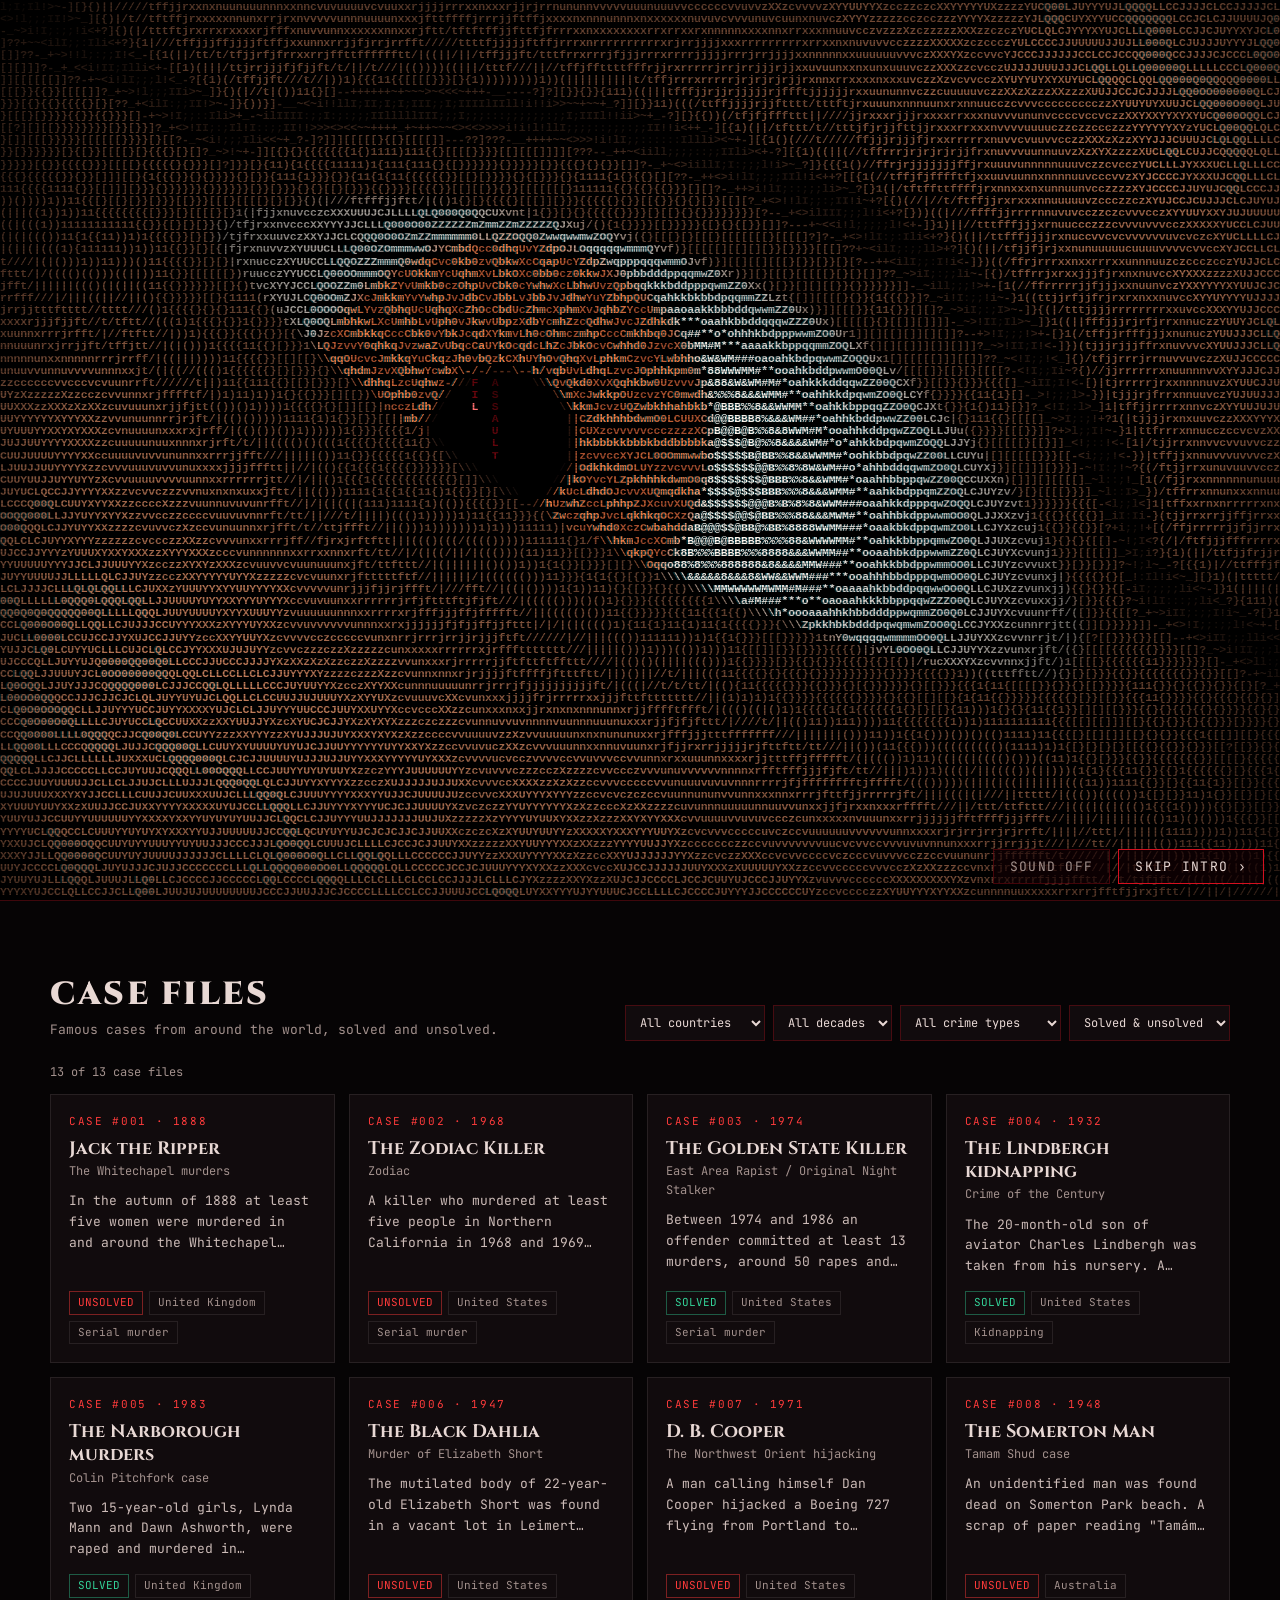
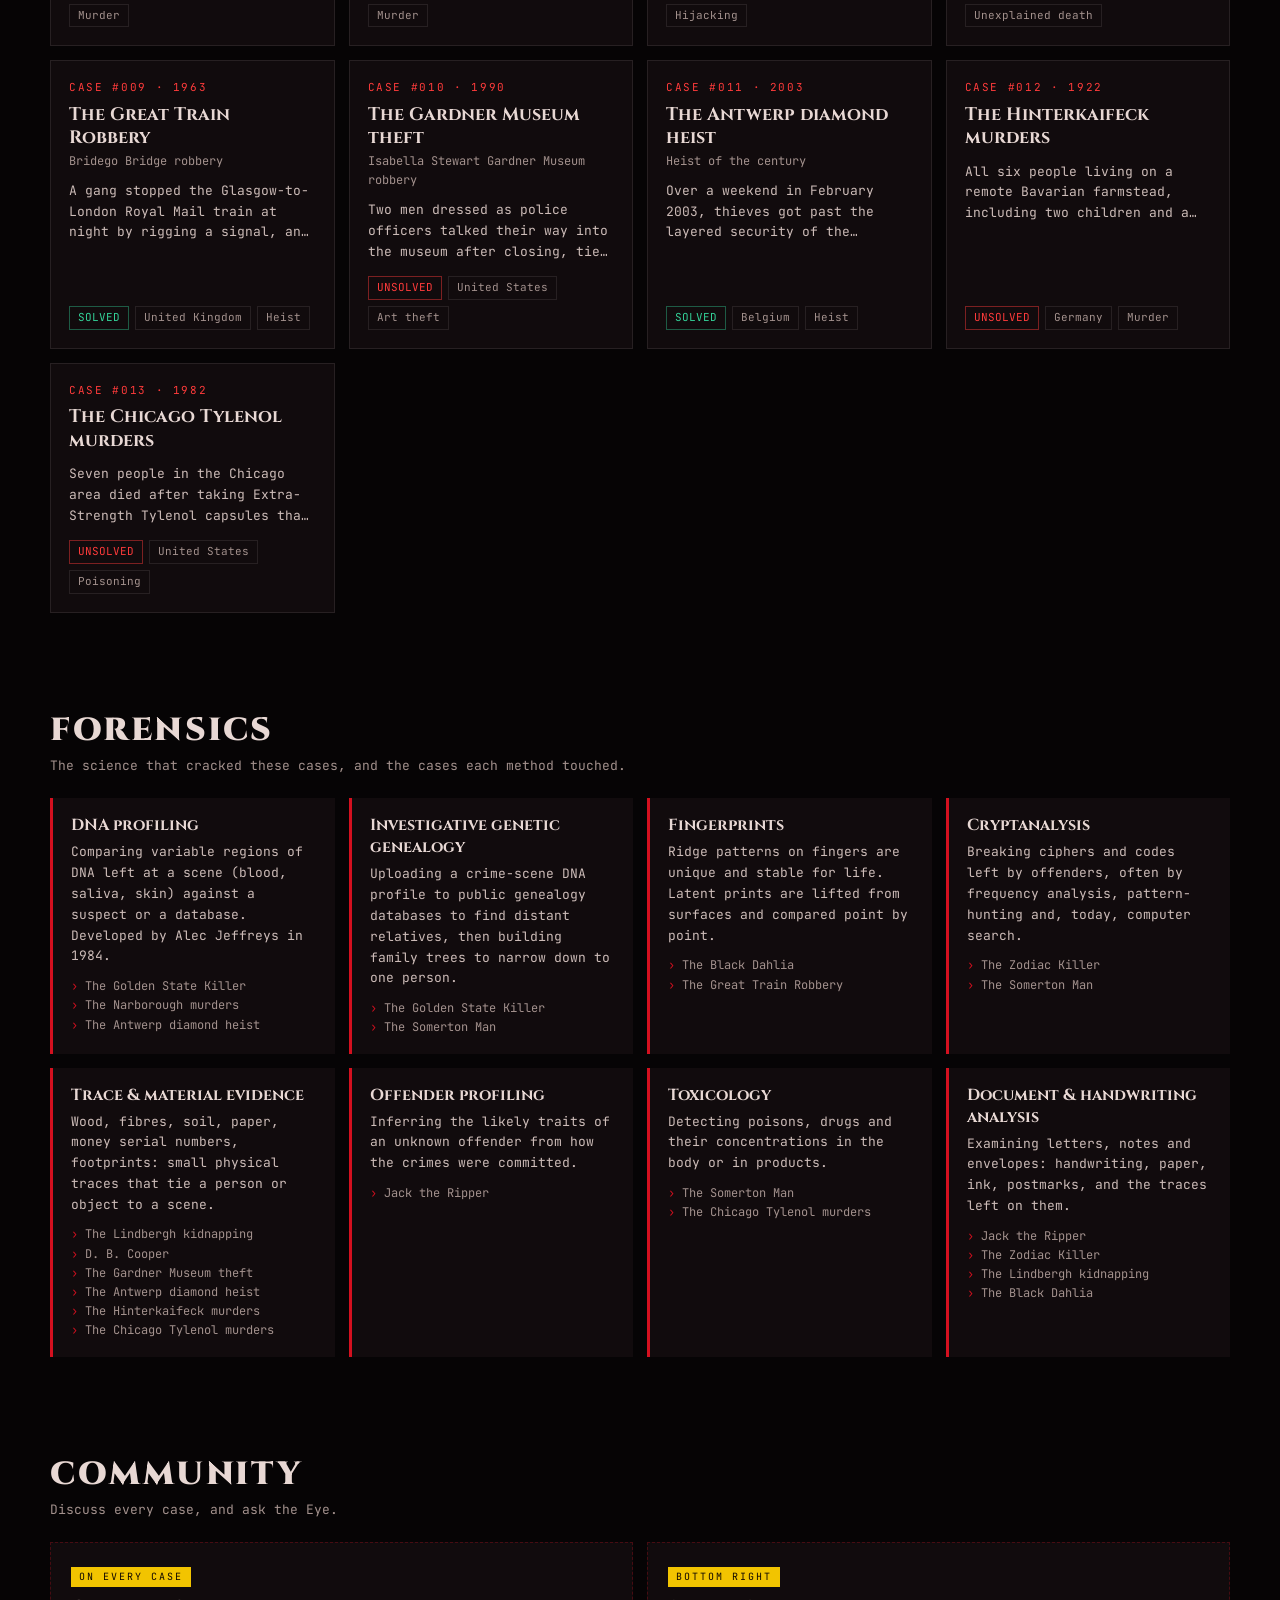
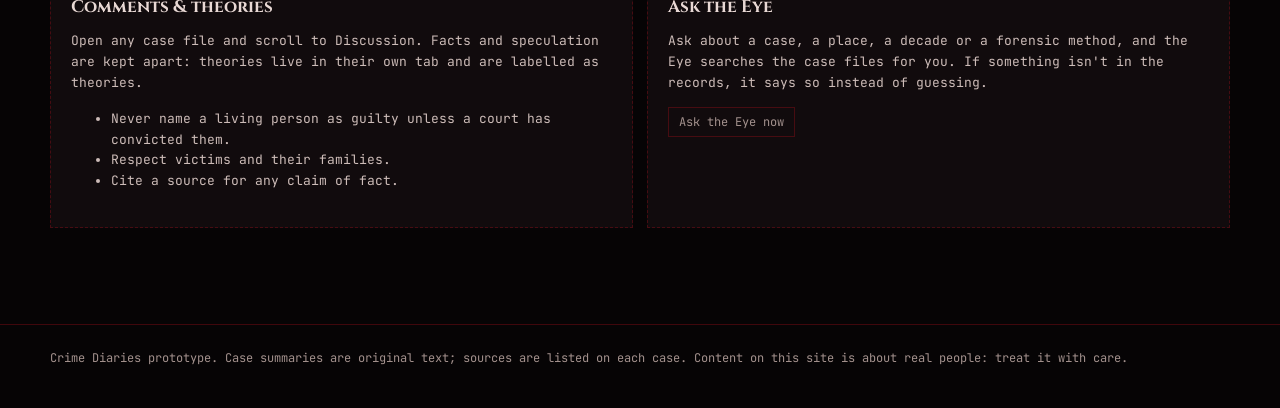
==== index.html @ 7a555b5e "Crime Diaries: site, intro with filmed scenes, case files, docs" ====
<!DOCTYPE html>
<html lang="en">
<head>
<meta charset="utf-8">
<meta name="viewport" content="width=device-width, initial-scale=1, viewport-fit=cover">
<title>Crime Diaries</title>
<meta name="description" content="The open encyclopedia of crime and forensics: famous cases from around the world.">
<link href="https://fonts.googleapis.com/css2?family=Permanent+Marker&family=Cinzel:wght@700;900&family=JetBrains+Mono:wght@400;700&display=swap" rel="stylesheet">
<link rel="stylesheet" href="css/site.css">
</head>
<body>
<div id="intro" hidden><canvas id="intro-c"></canvas><div class="crt"></div><div class="intro-ctl"><button id="snd" aria-pressed="false">SOUND OFF</button><button id="skip">SKIP INTRO ›</button></div></div>

<header class="nav"><div class="wrap">
  <a class="brand" href="index.html" aria-label="Crime Diaries home"><canvas id="mini-eye" aria-hidden="true"></canvas>CRIME DIARIES</a>
  <nav><a href="#cases">Cases</a><a href="#forensics">Forensics</a><a href="#community">Community</a></nav>
  <button class="ghost" id="replay">Replay intro</button>
</div></header>

<main>
<section class="hero">
  <canvas id="hero-eye" aria-hidden="true"></canvas><div class="crt"></div>
  <div class="hero-copy">
    <p class="kicker">The open encyclopedia of crime &amp; forensics</p>
    <h1>Every crime. Every case. Every secret.</h1>
    <form class="search" id="search" role="search"><input id="q" type="search" placeholder="Search cases, places, forensics…" aria-label="Search cases" autocomplete="off"><button>SEARCH</button></form>
    <p class="eye-line" id="eye-line" aria-live="polite">The Eye is watching. Move your cursor.</p>
  </div>
</section>

<section class="block" id="cases"><div class="wrap">
  <div class="sec-head">
    <div><h2>CASE FILES</h2><p>Famous cases from around the world, solved and unsolved.</p></div>
    <div class="filters">
      <select id="f-country" aria-label="Country"></select>
      <select id="f-decade" aria-label="Decade"></select>
      <select id="f-type" aria-label="Crime type"></select>
      <select id="f-status" aria-label="Status"></select>
    </div>
  </div>
  <p class="count" id="count"></p>
  <div class="grid" id="grid"></div>
</div></section>

<section class="block" id="forensics"><div class="wrap">
  <div class="sec-head"><div><h2>FORENSICS</h2><p>The science that cracked these cases, and the cases each method touched.</p></div></div>
  <div class="fgrid" id="fgrid"></div>
</div></section>

<section class="block" id="community"><div class="wrap">
  <div class="sec-head"><div><h2>COMMUNITY</h2><p>Discuss every case, and ask the Eye.</p></div></div>
  <div class="soon">
    <div><span class="tag">ON EVERY CASE</span><h3>Comments &amp; theories</h3><p>Open any case file and scroll to Discussion. Facts and speculation are kept apart: theories live in their own tab and are labelled as theories.</p>
      <ul><li>Never name a living person as guilty unless a court has convicted them.</li><li>Respect victims and their families.</li><li>Cite a source for any claim of fact.</li></ul></div>
    <div><span class="tag">BOTTOM RIGHT</span><h3>Ask the Eye</h3><p>Ask about a case, a place, a decade or a forensic method, and the Eye searches the case files for you. If something isn't in the records, it says so instead of guessing.</p><p><button class="ghost" onclick="AskEye.open()">Ask the Eye now</button></p></div>
  </div>
</div></section>
</main>

<footer><div class="wrap">Crime Diaries prototype. Case summaries are original text; sources are listed on each case. Content on this site is about real people: treat it with care.</div></footer>

<script src="data/cases.js"></script>
<script src="js/eye.js"></script>
<script src="js/intro.js"></script>
<script src="js/site.js"></script>
<script src="js/ask.js"></script>
</body>
</html>
---- css/site.css ----
:root{
  --bg:#060405;--panel:#110b0d;--panel2:#180e11;--line:rgba(212,16,31,.28);--line2:rgba(232,216,212,.1);
  --ink:#e8d8d4;--muted:#a3918d;--red:#d4101f;--red2:#ff3b3b;--amber:#fbbf24;--green:#34d399;--tape:#f2c400;
  --mono:"JetBrains Mono",ui-monospace,Consolas,monospace;--serif:Cinzel,Georgia,serif;--marker:"Permanent Marker",Impact,sans-serif;
  color-scheme:dark
}
*{box-sizing:border-box}
html{scroll-behavior:smooth;scroll-padding-top:70px}
body{margin:0;background:var(--bg);color:var(--ink);font:15px/1.6 var(--mono);overflow-x:hidden}
a{color:var(--red2)}
.wrap{width:min(1180px,100% - 32px);margin:0 auto}
.crt{position:absolute;inset:0;pointer-events:none;background:repeating-linear-gradient(0deg,rgba(0,0,0,.28) 0 1px,transparent 1px 3px);box-shadow:inset 0 0 160px rgba(0,0,0,.85)}

/* intro overlay */
#intro{position:fixed;inset:0;z-index:50;background:#000;transition:opacity .9s}
#intro canvas{position:absolute;inset:0;width:100%;height:100%;display:block}
#intro.out{opacity:0;pointer-events:none}
.intro-ctl{position:absolute;right:16px;bottom:calc(16px + env(safe-area-inset-bottom,0px));z-index:2;display:flex;gap:8px}
.intro-ctl button{background:rgba(20,0,4,.6);color:var(--ink);border:1px solid var(--red);padding:8px 16px;font:13px var(--mono);letter-spacing:.1em;cursor:pointer}
.intro-ctl button:hover{background:var(--red);color:#fff}
#snd[aria-pressed="false"]{color:var(--muted);border-color:var(--line)}
body.intro-on{overflow:hidden}

/* nav */
.nav{position:sticky;top:0;z-index:20;background:rgba(6,4,5,.86);backdrop-filter:blur(10px);border-bottom:1px solid var(--line)}
.nav .wrap{display:flex;align-items:center;gap:20px;height:60px}
.brand{display:flex;align-items:center;gap:10px;color:var(--ink);text-decoration:none;font:900 17px var(--serif);letter-spacing:.12em;white-space:nowrap}
.brand canvas{width:56px;height:28px;display:block}
.nav nav{display:flex;gap:18px;margin-left:auto}
.nav nav a{color:var(--muted);text-decoration:none;font-size:13px;letter-spacing:.08em}
.nav nav a:hover{color:var(--ink)}
.ghost{background:none;border:1px solid var(--line);color:var(--muted);font:12px var(--mono);padding:6px 10px;cursor:pointer}
.ghost:hover{color:var(--ink);border-color:var(--red)}

/* hero */
.hero{position:relative;height:calc(100svh - 60px);min-height:520px;overflow:hidden;border-bottom:1px solid var(--line)}
.hero canvas{position:absolute;inset:0;width:100%;height:100%;display:block}
.hero-copy{position:absolute;left:0;right:0;bottom:7%;text-align:center;padding:0 16px}
.kicker{margin:0;color:var(--red2);font-size:12px;letter-spacing:.3em;text-transform:uppercase}
.hero h1{margin:8px 0 18px;font:900 clamp(26px,5vw,56px)/1.1 var(--serif);letter-spacing:.06em;text-shadow:0 0 30px rgba(212,16,31,.5)}
.search{display:flex;max-width:560px;margin:0 auto;border:1px solid var(--red);background:rgba(10,4,6,.8)}
.search input{flex:1;min-width:0;background:none;border:0;color:var(--ink);font:15px var(--mono);padding:12px 14px;outline:0}
.search button{background:var(--red);border:0;color:#fff;font:700 13px var(--mono);letter-spacing:.1em;padding:0 18px;cursor:pointer}
.eye-line{margin:12px 0 0;min-height:1.6em;color:var(--muted);font-size:13px}
.eye-line b{color:var(--red2);font-weight:400}

/* sections */
section.block{padding:72px 0 24px}
.sec-head{display:flex;align-items:flex-end;justify-content:space-between;gap:16px;flex-wrap:wrap;margin-bottom:22px}
.sec-head h2{margin:0;font:900 clamp(22px,3vw,32px) var(--serif);letter-spacing:.08em}
.sec-head p{margin:4px 0 0;color:var(--muted);font-size:13px}
.filters{display:flex;gap:8px;flex-wrap:wrap}
.filters select{background:var(--panel);color:var(--ink);border:1px solid var(--line);font:12px var(--mono);padding:8px 10px}
.count{color:var(--muted);font-size:12px;margin:0 0 12px}

.grid{display:grid;grid-template-columns:repeat(auto-fill,minmax(260px,1fr));gap:14px}
.card{position:relative;display:flex;flex-direction:column;background:var(--panel);border:1px solid var(--line2);padding:18px;text-decoration:none;color:var(--ink);transition:border-color .2s,transform .2s}
.card:hover,.card:focus-visible{border-color:var(--red);transform:translateY(-2px);outline:0}
.card .no{color:var(--red2);font-size:11px;letter-spacing:.15em}
.card h3{margin:6px 0 2px;font:700 18px/1.3 var(--serif)}
.card .aka{color:var(--muted);font-size:12px;margin:0}
.card p.sum{font-size:13px;color:#cdbcb8;margin:10px 0 14px;display:-webkit-box;-webkit-line-clamp:3;-webkit-box-orient:vertical;overflow:hidden}
.meta{display:flex;flex-wrap:wrap;gap:6px;margin-top:auto}
.chip{font-size:11px;border:1px solid var(--line2);padding:2px 8px;color:var(--muted)}
.st{font-size:11px;padding:2px 8px;border:1px solid}
.st.Solved{color:var(--green);border-color:rgba(52,211,153,.4)}
.st.Unsolved{color:var(--red2);border-color:rgba(255,59,59,.45)}
.empty{grid-column:1/-1;color:var(--muted);border:1px dashed var(--line);padding:30px;text-align:center}

.fgrid{display:grid;grid-template-columns:repeat(auto-fill,minmax(250px,1fr));gap:14px}
.ftopic{background:var(--panel);border-left:3px solid var(--red);padding:16px 18px}
.ftopic h3{margin:0 0 6px;font:700 16px var(--serif)}
.ftopic p{margin:0 0 10px;font-size:13px;color:#cdbcb8}
.ftopic ul{margin:0;padding:0;list-style:none;font-size:12px}
.ftopic li a{color:var(--muted);text-decoration:none}
.ftopic li a:hover{color:var(--red2)}
.ftopic li::before{content:"› ";color:var(--red)}

.soon{display:grid;grid-template-columns:repeat(auto-fit,minmax(280px,1fr));gap:14px}
.soon > div{background:var(--panel);border:1px dashed var(--line);padding:20px}
.soon h3{margin:0 0 8px;font:700 17px var(--serif)}
.soon p,.soon li{font-size:13px;color:#cdbcb8}
.tag{display:inline-block;font-size:10px;letter-spacing:.2em;color:#120a00;background:var(--tape);padding:2px 8px;margin-bottom:8px}

footer{margin-top:72px;border-top:1px solid var(--line);padding:24px 0 40px;color:var(--muted);font-size:12px}

/* case article */
.article{max-width:820px;padding:48px 0 0}
.crumbs{font-size:12px;color:var(--muted)}
.crumbs a{color:var(--muted)}
.article h1{margin:10px 0 4px;font:900 clamp(28px,5vw,46px)/1.1 var(--serif);letter-spacing:.04em}
.article .aka{color:var(--muted);margin:0 0 14px}
.article h2{font:700 20px var(--serif);letter-spacing:.06em;margin:36px 0 12px;padding-bottom:6px;border-bottom:1px solid var(--line)}
.article .lead{font-size:16px;color:#f0e4e0}
.timeline{list-style:none;margin:0;padding:0;border-left:2px solid var(--red)}
.timeline li{position:relative;padding:0 0 16px 20px}
.timeline li::before{content:"";position:absolute;left:-6px;top:7px;width:10px;height:10px;background:var(--bg);border:2px solid var(--red2);border-radius:50%}
.timeline time{display:block;color:var(--red2);font-size:12px;letter-spacing:.08em}
.notice{border:1px solid var(--tape);background:rgba(242,196,0,.06);padding:14px 16px;font-size:13px;margin-top:36px}
.notice b{color:var(--tape)}
.sources{padding-left:18px}
.pager{display:flex;justify-content:space-between;gap:12px;margin-top:40px;font-size:13px}
.pager a{color:var(--ink);text-decoration:none;border:1px solid var(--line2);padding:10px 14px;max-width:48%}
.pager a:hover{border-color:var(--red)}

@media (max-width:640px){
  .nav nav{display:none}
  .brand{font-size:14px}
  .nav .ghost{margin-left:auto}
  .filters select{flex:1 1 45%}
}
@media (prefers-reduced-motion:reduce){html{scroll-behavior:auto}.card{transition:none}}

/* discussion */
.tabs{display:flex;gap:4px;border-bottom:1px solid var(--line);margin-bottom:12px}
.tabs button{background:none;border:0;border-bottom:2px solid transparent;color:var(--muted);font:13px var(--mono);letter-spacing:.06em;padding:8px 14px;cursor:pointer;margin-bottom:-1px}
.tabs button[aria-selected="true"]{color:var(--ink);border-bottom-color:var(--red)}
.tabs button span{color:var(--red2);margin-left:4px}
.discussion.is-theory .tabs button[aria-selected="true"]{border-bottom-color:var(--tape)}
.d-intro{font-size:13px;color:var(--muted);margin:0 0 12px}
.d-form{display:grid;gap:8px}
.d-form input,.d-form textarea{width:100%;background:var(--panel);border:1px solid var(--line2);color:var(--ink);font:14px var(--mono);padding:10px 12px;resize:vertical}
.d-form input:focus,.d-form textarea:focus{outline:0;border-color:var(--red)}
.d-ok{font-size:12px;color:var(--tape);display:flex;gap:8px;align-items:flex-start}
.d-ok[hidden]{display:none}
.d-ok input{width:auto;flex:none;margin:3px 0 0;accent-color:var(--tape)}
.d-row{display:flex;justify-content:space-between;align-items:center;gap:12px}
.d-err{color:var(--red2);font-size:12px}
.d-send{background:var(--red);border:0;color:#fff;font:700 12px var(--mono);letter-spacing:.1em;padding:10px 16px;cursor:pointer}
.posts{list-style:none;margin:20px 0 0;padding:0;display:grid;gap:10px}
.post{background:var(--panel);border:1px solid var(--line2);padding:12px 14px}
.post .p-head{display:flex;flex-wrap:wrap;align-items:center;gap:8px;font-size:12px}
.post .p-head .tag{margin:0}
.post time{color:var(--muted)}
.post p{margin:8px 0;font-size:14px;overflow-wrap:anywhere}
.p-act{display:flex;gap:8px}
.p-act button{background:none;border:1px solid var(--line2);color:var(--muted);font:12px var(--mono);padding:3px 10px;cursor:pointer}
.p-act .vote.on{color:var(--red2);border-color:var(--red)}
.p-act button:hover{color:var(--ink)}
.posts .none{color:var(--muted);font-size:13px;border:1px dashed var(--line2);padding:16px;text-align:center}
.d-local{font-size:11px;color:var(--muted);margin-top:12px}

/* ask the eye */
.ask{position:fixed;right:16px;bottom:calc(16px + env(safe-area-inset-bottom,0px));z-index:30}
.ask-open{display:flex;align-items:center;gap:10px;background:rgba(17,11,13,.95);border:1px solid var(--red);color:var(--ink);font:700 13px var(--mono);letter-spacing:.08em;padding:8px 14px 8px 8px;cursor:pointer;box-shadow:0 10px 30px rgba(0,0,0,.6)}
.ask-open canvas{width:48px;height:24px;display:block}
.ask-open:hover{background:var(--red)}
.ask.on .ask-open{display:none}
.ask-panel{width:min(380px,calc(100vw - 32px));height:min(560px,calc(100svh - 100px));display:flex;flex-direction:column;background:#0c0709;border:1px solid var(--red);box-shadow:0 20px 60px rgba(0,0,0,.8)}
.ask-panel[hidden]{display:none}
.ask-head{display:flex;justify-content:space-between;align-items:flex-start;padding:12px 14px;border-bottom:1px solid var(--line)}
.ask-head b{font:900 15px var(--serif);letter-spacing:.15em;display:block}
.ask-head small{color:var(--muted);font-size:11px}
.ask-x{background:none;border:0;color:var(--muted);font-size:22px;line-height:1;cursor:pointer}
.ask-log{flex:1;overflow-y:auto;padding:12px 14px;display:flex;flex-direction:column;gap:10px;font-size:13px}
.msg{max-width:92%;padding:8px 12px}
.msg.me{align-self:flex-end;background:var(--panel2);border:1px solid var(--line2)}
.msg.eye{align-self:flex-start;border-left:2px solid var(--red);background:rgba(212,16,31,.06)}
.msg.eye b{color:var(--red2)}
.ask-hits{display:grid;gap:6px;margin-top:8px}
.ask-hit{display:grid;gap:2px;text-decoration:none;color:var(--ink);background:var(--panel);border:1px solid var(--line2);padding:8px 10px}
.ask-hit:hover{border-color:var(--red)}
.ask-hit b{color:var(--ink)}
.ask-hit span{font-size:11px;color:var(--muted)}
.ask-hit i{font-style:normal}.ask-hit i.Solved{color:var(--green)}.ask-hit i.Unsolved{color:var(--red2)}
.ask-hit small{font-size:12px;color:#cdbcb8}
.ask-sug{display:flex;gap:6px;overflow-x:auto;padding:8px 14px;border-top:1px solid var(--line2)}
.ask-sug button{flex:none;background:none;border:1px solid var(--line);color:var(--muted);font:11px var(--mono);padding:4px 10px;cursor:pointer}
.ask-sug button:hover{color:var(--ink);border-color:var(--red)}
.ask-form{display:flex;border-top:1px solid var(--line)}
.ask-form input{flex:1;min-width:0;background:none;border:0;color:var(--ink);font:14px var(--mono);padding:12px 14px;outline:0}
.ask-form button{background:var(--red);border:0;color:#fff;font:700 12px var(--mono);padding:0 16px;cursor:pointer}
body.intro-on .ask{display:none}
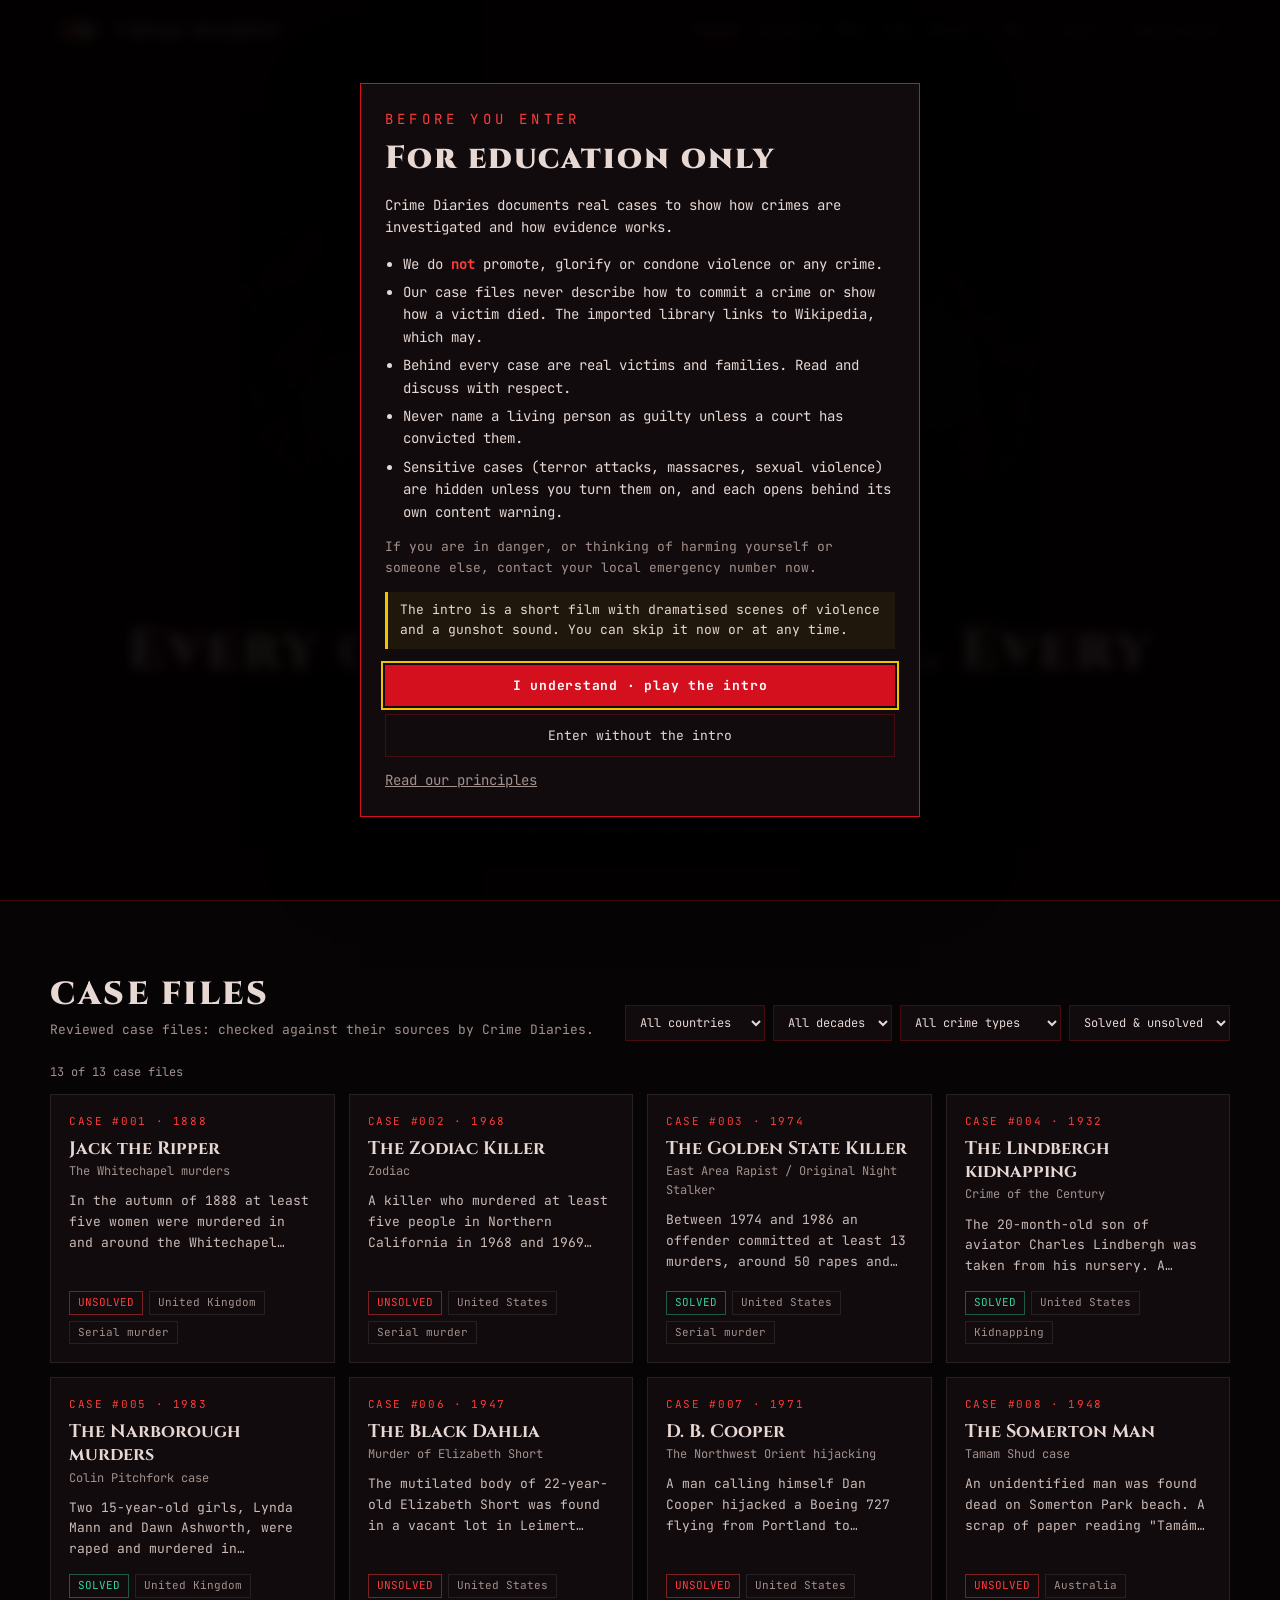
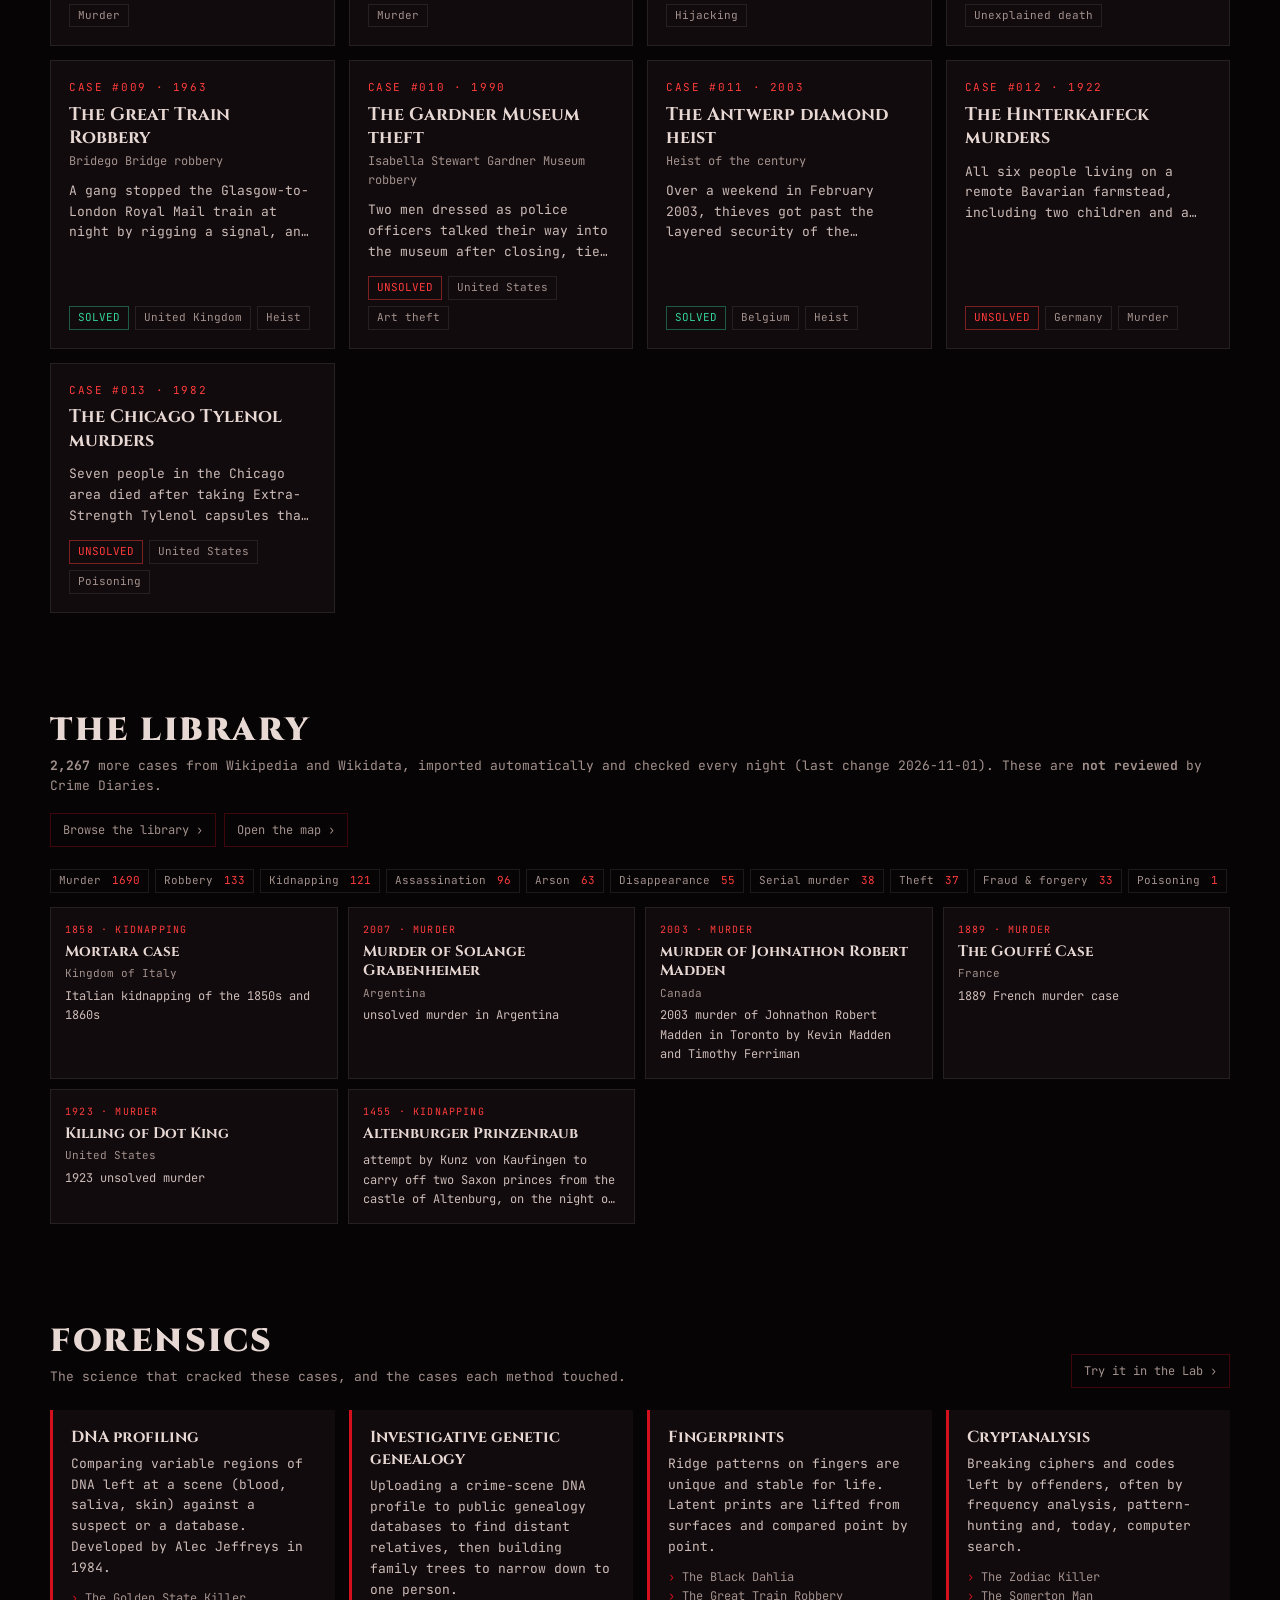
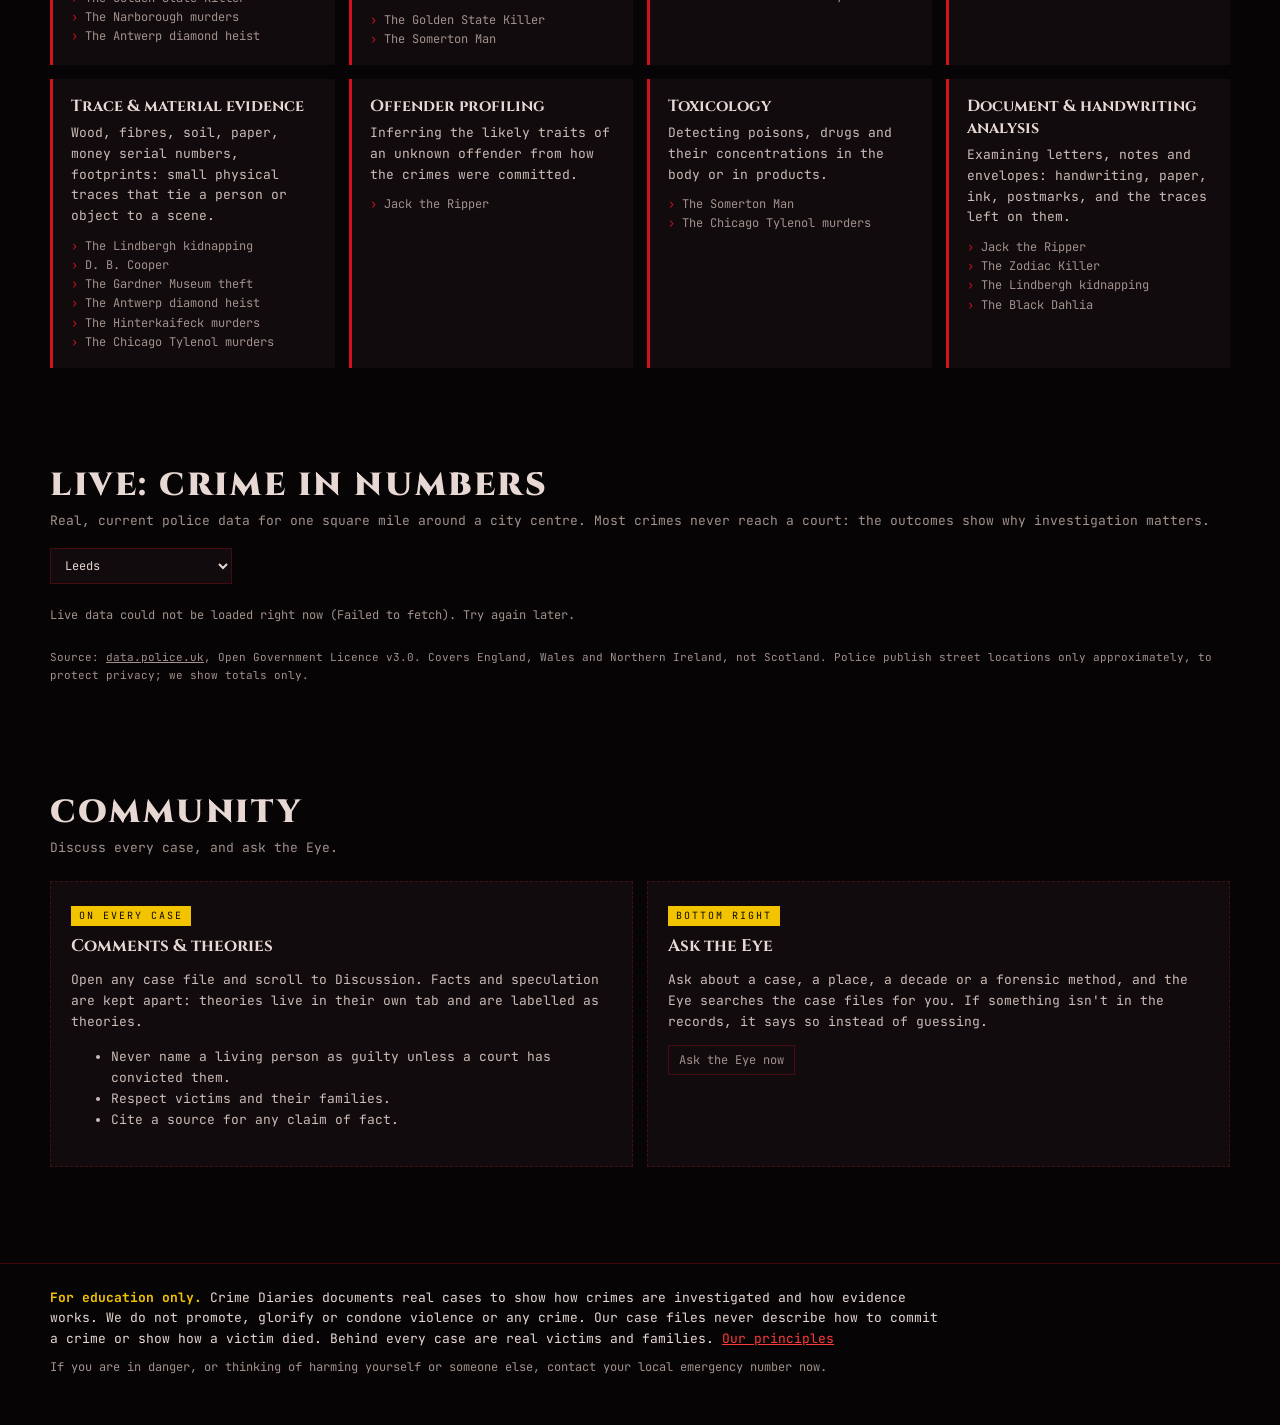
==== commit 7f73f14d: "Open library: world crime library, globe, report pages, sensitive cases - Nightly build (scripts/bui" ====
--- a/index.html
+++ b/index.html
@@ -13,7 +13,8 @@
 
 <header class="nav"><div class="wrap">
   <a class="brand" href="index.html" aria-label="Crime Diaries home"><canvas id="mini-eye" aria-hidden="true"></canvas>CRIME DIARIES</a>
-  <nav><a href="#cases">Cases</a><a href="#forensics">Forensics</a><a href="#community">Community</a></nav>
+  <nav aria-label="Main"><a href="index.html#cases" aria-current="page">Cases</a><a href="library.html">Library</a><a href="map.html">Map</a><a href="lab.html">Lab</a><a href="about.html">About</a></nav>
+  <button class="ghost" id="calm" aria-pressed="false" title="Turn animation off">Calm</button>
   <button class="ghost" id="replay">Replay intro</button>
 </div></header>
 
@@ -30,7 +31,7 @@
 
 <section class="block" id="cases"><div class="wrap">
   <div class="sec-head">
-    <div><h2>CASE FILES</h2><p>Famous cases from around the world, solved and unsolved.</p></div>
+    <div><h2>CASE FILES</h2><p>Reviewed case files: checked against their sources by Crime Diaries.</p></div>
     <div class="filters">
       <select id="f-country" aria-label="Country"></select>
       <select id="f-decade" aria-label="Decade"></select>
@@ -42,9 +43,25 @@
   <div class="grid" id="grid"></div>
 </div></section>
 
+<section class="block" id="library"><div class="wrap">
+  <div class="sec-head"><div><h2>THE LIBRARY</h2><p id="lib-line">More cases from Wikipedia and Wikidata, imported automatically and refreshed every night.</p></div>
+    <div class="filters"><a class="ghost btn" href="library.html">Browse the library ›</a><a class="ghost btn" href="map.html">Open the map ›</a></div></div>
+  <div class="lib-types" id="lib-types"></div>
+  <div class="lib-grid" id="lib-pick"></div>
+</div></section>
+
 <section class="block" id="forensics"><div class="wrap">
-  <div class="sec-head"><div><h2>FORENSICS</h2><p>The science that cracked these cases, and the cases each method touched.</p></div></div>
+  <div class="sec-head"><div><h2>FORENSICS</h2><p>The science that cracked these cases, and the cases each method touched.</p></div>
+    <div class="filters"><a class="ghost btn" href="lab.html">Try it in the Lab ›</a></div></div>
   <div class="fgrid" id="fgrid"></div>
+</div></section>
+
+<section class="block" id="live"><div class="wrap">
+  <div class="sec-head"><div><h2>LIVE: CRIME IN NUMBERS</h2><p>Real, current police data for one square mile around a city centre. Most crimes never reach a court: the outcomes show why investigation matters.</p></div>
+    <div class="filters"><select id="live-city" aria-label="City"></select></div></div>
+  <p class="count" id="live-status" aria-live="polite">Live data loads when you scroll here.</p>
+  <div class="live-grid"><figure class="bars" id="live-cat"></figure><figure class="bars" id="live-out"></figure></div>
+  <p class="src">Source: <a href="https://data.police.uk/" target="_blank" rel="noopener">data.police.uk</a>, Open Government Licence v3.0. Covers England, Wales and Northern Ireland, not Scotland. Police publish street locations only approximately, to protect privacy; we show totals only.</p>
 </div></section>
 
 <section class="block" id="community"><div class="wrap">
@@ -57,12 +74,19 @@
 </div></section>
 </main>
 
-<footer><div class="wrap">Crime Diaries prototype. Case summaries are original text; sources are listed on each case. Content on this site is about real people: treat it with care.</div></footer>
+<footer><div class="wrap">
+  <p class="disclaimer"><b>For education only.</b> Crime Diaries documents real cases to show how crimes are investigated and how evidence works. We do not promote, glorify or condone violence or any crime. Our case files never describe how to commit a crime or show how a victim died. Behind every case are real victims and families. <a href="about.html">Our principles</a></p>
+  <p>If you are in danger, or thinking of harming yourself or someone else, contact your local emergency number now.</p>
+</div></footer>
 
 <script src="data/cases.js"></script>
+<script src="data/library.js"></script>
 <script src="js/eye.js"></script>
+<script src="js/chrome.js"></script>
+<script src="js/translate.js"></script>
 <script src="js/intro.js"></script>
 <script src="js/site.js"></script>
 <script src="js/ask.js"></script>
+<script src="js/live.js"></script>
 </body>
 </html>
--- a/css/site.css
+++ b/css/site.css
@@ -104,9 +104,7 @@
 .pager a:hover{border-color:var(--red)}
 
 @media (max-width:640px){
-  .nav nav{display:none}
   .brand{font-size:14px}
-  .nav .ghost{margin-left:auto}
   .filters select{flex:1 1 45%}
 }
 @media (prefers-reduced-motion:reduce){html{scroll-behavior:auto}.card{transition:none}}
@@ -171,3 +169,308 @@
 .ask-form input{flex:1;min-width:0;background:none;border:0;color:var(--ink);font:14px var(--mono);padding:12px 14px;outline:0}
 .ask-form button{background:var(--red);border:0;color:#fff;font:700 12px var(--mono);padding:0 16px;cursor:pointer}
 body.intro-on .ask{display:none}
+
+/* ---------- shared chrome: nav links, buttons, footer disclaimer ---------- */
+.nav nav a[aria-current="page"]{color:var(--ink);box-shadow:inset 0 -2px 0 var(--red)}
+a.btn{display:inline-block;text-decoration:none;padding:8px 12px}
+footer .disclaimer{color:var(--ink);font-size:13px;max-width:900px}
+footer .disclaimer b{color:var(--tape)}
+footer p{margin:0 0 8px}
+.src{font-size:11px;color:var(--muted)}
+.src a{color:var(--muted)}
+
+/* ---------- first-visit notice ---------- */
+body.gate-on{overflow:hidden}
+.notice-gate{position:fixed;inset:0;z-index:60;display:grid;place-items:center;padding:16px;background:rgba(3,1,2,.92);backdrop-filter:blur(6px)}
+.ng-card{width:min(560px,100%);max-height:calc(100svh - 32px);overflow-y:auto;background:var(--panel);border:1px solid var(--red);box-shadow:0 30px 80px rgba(0,0,0,.8);padding:24px}
+.ng-kicker{margin:0;color:var(--red2);font-size:11px;letter-spacing:.3em;text-transform:uppercase}
+.ng-card h2{margin:6px 0 12px;font:900 clamp(24px,5vw,32px) var(--serif);letter-spacing:.06em}
+.ng-card p,.ng-card li{font-size:14px}
+.ng-card ul{padding-left:18px;margin:0 0 14px}
+.ng-card li{margin-bottom:6px}
+.ng-card b{color:var(--red2)}
+.ng-card .ng-help{color:var(--muted);font-size:13px}
+.ng-card .ng-warn{border-left:3px solid var(--tape);padding:8px 12px;background:rgba(242,196,0,.06);font-size:13px}
+.ng-row{display:flex;flex-wrap:wrap;gap:8px;margin-top:16px}
+.ng-go{background:var(--red);border:0;color:#fff;font:700 13px var(--mono);letter-spacing:.06em;padding:12px 16px;cursor:pointer;flex:1 1 auto}
+.ng-alt{background:none;border:1px solid var(--line);color:var(--ink);font:13px var(--mono);padding:12px 16px;cursor:pointer;flex:1 1 auto}
+.ng-go:hover{background:var(--red2)}.ng-alt:hover{border-color:var(--red)}
+.ng-more{margin:12px 0 0;font-size:12px}
+.ng-more a{color:var(--muted)}
+:focus-visible{outline:2px solid var(--tape);outline-offset:2px}
+
+/* ---------- calm mode ---------- */
+.calm .crt{display:none}
+.calm *,.calm *::before,.calm *::after{transition:none!important;animation:none!important}
+html.calm{scroll-behavior:auto}
+#calm[aria-pressed="true"]{color:var(--green);border-color:rgba(52,211,153,.5)}
+
+/* ---------- case page: stamp and Follow the evidence ---------- */
+.article{position:relative}
+.stamp{position:absolute;right:0;top:70px;font:28px var(--marker);letter-spacing:.08em;padding:4px 14px;border:3px solid;transform:rotate(-8deg);opacity:.8;pointer-events:none}
+.stamp.Solved{color:var(--green)}.stamp.Unsolved{color:var(--red2)}
+.h-row{display:flex;justify-content:space-between;align-items:center;gap:12px;flex-wrap:wrap}
+.evidence{position:fixed;inset:0;z-index:55;display:grid;place-items:center;padding:16px;background:rgba(3,1,2,.9);backdrop-filter:blur(6px)}
+.evidence[hidden]{display:none}
+.ev-card{width:min(680px,100%);background:var(--panel);border:1px solid var(--red);padding:20px 22px;box-shadow:0 30px 80px rgba(0,0,0,.8);
+  background-image:repeating-linear-gradient(0deg,transparent 0 31px,rgba(232,216,212,.04) 31px 32px)}
+.ev-top{display:flex;justify-content:space-between;align-items:center}
+.ev-top .no{color:var(--red2);font-size:11px;letter-spacing:.15em}
+.ev-body{min-height:200px;padding:18px 0}
+.ev-body.in{animation:ev-in .45s ease-out}
+@keyframes ev-in{from{opacity:0;transform:translateY(8px)}to{opacity:1;transform:none}}
+.ev-k{margin:0 0 10px;font:22px var(--marker);color:var(--tape);letter-spacing:.04em}
+.ev-t{margin:0;font-size:17px;line-height:1.7}
+.ev-dots{display:flex;gap:6px;margin-bottom:14px}
+.ev-dots button{flex:1;height:6px;border:0;padding:0;background:var(--line2);cursor:pointer}
+.ev-dots button.on{background:var(--red)}
+.ev-nav{display:flex;justify-content:space-between;align-items:center;gap:10px;font-size:12px;color:var(--muted)}
+.ev-nav button:disabled{opacity:.35;cursor:default}
+
+/* ---------- library ---------- */
+.lib-types{display:flex;flex-wrap:wrap;gap:6px;margin-bottom:14px}
+.lib-types .chip{text-decoration:none}
+.lib-types .chip b{color:var(--red2);font-weight:400;margin-left:4px}
+.lib-types .chip:hover{border-color:var(--red);color:var(--ink)}
+.lib-grid{display:grid;grid-template-columns:repeat(auto-fill,minmax(240px,1fr));gap:10px}
+.lcard{display:flex;flex-direction:column;gap:4px;background:var(--panel);border:1px solid var(--line2);padding:14px;text-decoration:none;color:var(--ink);transition:border-color .2s}
+.lcard:hover,.lcard:focus-visible{border-color:var(--red)}
+.lcard .no{color:var(--red2);font-size:10px;letter-spacing:.12em;text-transform:uppercase}
+.lcard .no i{font-style:normal}
+.lcard b{font:700 15px/1.3 var(--serif)}
+.lcard small{color:var(--muted);font-size:11px}
+.lcard .d{font-size:12px;color:#cdbcb8;display:-webkit-box;-webkit-line-clamp:3;-webkit-box-orient:vertical;overflow:hidden}
+.lcard.reviewed{border-color:rgba(242,196,0,.45)}
+.lcard .tag{margin:0 4px 0 0;padding:0 6px}
+.page{padding:44px 0 0}
+.page-h{margin:6px 0 4px;font:900 clamp(28px,5vw,46px)/1.1 var(--serif);letter-spacing:.08em}
+.page-sub{color:var(--muted);font-size:13px;margin:0 0 16px}
+.page-sub b{color:var(--ink);font-weight:400}
+.notice.imported{margin:0 0 18px}
+.notice a{color:var(--tape)}
+.lib-tools{display:flex;flex-wrap:wrap;gap:8px;margin-bottom:10px}
+.lib-tools input[type=search]{flex:1 1 260px;min-width:0;background:var(--panel);border:1px solid var(--red);color:var(--ink);font:14px var(--mono);padding:10px 12px}
+.lib-tools select,.map-bar select{background:var(--panel);color:var(--ink);border:1px solid var(--line);font:12px var(--mono);padding:8px 10px;max-width:100%}
+.lib-chk{display:flex;align-items:center;gap:6px;font-size:12px;color:var(--muted)}
+.lib-chk input{accent-color:var(--red)}
+.more{text-align:center;margin-top:18px}
+.imported b{color:var(--tape)}
+
+/* ---------- live numbers ---------- */
+.live-grid{display:grid;grid-template-columns:repeat(auto-fit,minmax(min(300px,100%),1fr));gap:14px}
+.bars{margin:0;background:var(--panel);border:1px solid var(--line2);padding:16px 18px;min-height:120px}
+.bars:empty{display:none}
+.bars figcaption{display:flex;justify-content:space-between;flex-wrap:wrap;gap:6px;margin-bottom:12px;font-size:12px}
+.bars figcaption b{font:700 15px var(--serif);color:var(--ink)}
+.bars figcaption span{color:var(--muted)}
+.bars ol{list-style:none;margin:0;padding:0;display:grid;gap:6px}
+.bars li{display:grid;grid-template-columns:minmax(0,14em) 1fr 3.5em;align-items:center;gap:10px;font-size:12px;padding:2px 0}
+.bars li:hover{background:rgba(232,216,212,.04)}
+.b-k{color:#cdbcb8;line-height:1.3}
+.b-bar{height:10px;background:rgba(232,216,212,.05)}
+.b-bar i{display:block;height:100%;background:var(--red);border-radius:0 4px 4px 0;min-width:2px}
+.b-v{text-align:right;color:var(--ink);font-variant-numeric:tabular-nums}
+#live .src{margin-top:12px}
+
+/* ---------- map ---------- */
+.map-page{padding-top:28px}
+.map-bar{display:flex;justify-content:space-between;align-items:flex-end;gap:12px;flex-wrap:wrap;margin-bottom:12px}
+#map{isolation:isolate;height:min(68svh,720px);min-height:360px;background:#0b0809;border-top:1px solid var(--line);border-bottom:1px solid var(--line)}
+.map-time{display:flex;align-items:center;gap:12px;flex-wrap:wrap;padding:12px 0;font-size:13px}
+.map-time input{flex:1 1 200px;accent-color:var(--red)}
+.map-time b{color:var(--red2);font-weight:400;font-variant-numeric:tabular-nums}
+.leaflet-container{font:12px var(--mono)}
+/* darken each tile image; a filter on the whole tile pane gets clipped by Chrome when the map pans or zooms */
+.leaflet-tile-pane img.leaflet-tile{filter:invert(1) hue-rotate(180deg) brightness(.75) contrast(.9) saturate(.4)}
+.leaflet-popup-content-wrapper,.leaflet-popup-tip{background:var(--panel);color:var(--ink);border:1px solid var(--red);border-radius:0}
+.leaflet-container a.leaflet-popup-close-button{color:var(--muted)}
+.map-pop{display:grid;gap:3px;min-width:180px}
+.map-pop .no{color:var(--red2);font-size:10px;letter-spacing:.1em}
+.map-pop b{font:700 14px var(--serif)}
+.map-pop small{color:var(--muted)}
+.map-pop a{color:var(--tape);margin-top:4px}
+.leaflet-container .leaflet-control-attribution{background:rgba(6,4,5,.8);color:var(--muted)}
+.leaflet-container .leaflet-control-attribution a{color:var(--muted)}
+.leaflet-bar a,.leaflet-bar a:hover{background:var(--panel);color:var(--ink);border-color:var(--line)}
+
+/* ---------- about ---------- */
+.about{max-width:820px}
+.principle{border-left:3px solid var(--line);padding:4px 0 4px 18px;margin:26px 0}
+.principle h2{font:700 20px var(--serif);letter-spacing:.06em;margin:0 0 8px}
+.principle li{margin-bottom:6px}
+.principle.big{border-left-color:var(--tape);background:rgba(242,196,0,.05);padding:16px 18px}
+.principle.big b{color:var(--tape)}
+.principle.help{border-left-color:var(--green)}
+
+@media (max-width:640px){
+  .nav .wrap{flex-wrap:wrap;height:auto;padding:8px 0;gap:8px 10px}
+  .nav nav{display:flex;order:3;width:100%;overflow-x:auto;gap:16px;margin:0;padding-bottom:4px}
+  .nav nav a{flex:none;padding:4px 0}
+  .nav #calm{margin-left:auto}
+  .nav .ghost{padding:5px 8px;font-size:11px}
+  .brand canvas{width:40px;height:20px}
+  html{scroll-padding-top:100px}
+  .stamp{position:static;display:inline-block;margin:10px 0 0;font-size:20px}
+  .bars li{grid-template-columns:minmax(0,10em) 1fr 3em}
+  .ev-t{font-size:15px}
+}
+@media (max-width:380px){.nav #replay{font-size:0;padding:5px 8px}.nav #replay::after{content:"Intro";font-size:11px}}
+body.gate-on .ask{display:none}
+
+/* ---------- globe ---------- */
+.globe-opts{justify-content:flex-start;gap:14px;font-size:12px;color:var(--muted);margin-top:-4px}
+.globe-opts label{display:flex;align-items:center;gap:6px}
+.globe-opts select,#map-find{background:var(--panel);color:var(--ink);border:1px solid var(--line);font:12px var(--mono);padding:7px 9px}
+#map-find{min-width:0;width:min(240px,100%)}
+.globe-wrap{position:relative;isolation:isolate}
+.globe-wrap #map{height:min(74svh,780px);min-height:380px}
+.globe-wrap .crt{z-index:2;box-shadow:inset 0 0 120px rgba(0,0,0,.75)}
+.hud{position:absolute;z-index:3;pointer-events:none;font:11px/1.5 var(--mono);letter-spacing:.12em;color:rgba(232,216,212,.75);text-shadow:0 0 6px rgba(0,0,0,.9)}
+.hud b{color:var(--red2);font-weight:700}
+.hud-tl{top:12px;left:14px}.hud-tr{top:12px;right:14px}.hud-bl{bottom:30px;left:14px}
+.hud::before{content:"";position:absolute;width:12px;height:12px;border:1px solid var(--red);opacity:.7}
+.hud-tl::before{left:-8px;top:-6px;border-right:0;border-bottom:0}.hud-tr::before{right:-8px;top:-6px;border-left:0;border-bottom:0}.hud-bl::before{left:-8px;bottom:-6px;border-right:0;border-top:0}
+.g-tip{position:absolute;z-index:4;pointer-events:none;background:rgba(17,11,13,.95);border:1px solid var(--red);color:var(--ink);font-size:12px;padding:4px 8px;max-width:240px}
+.g-card{position:absolute;z-index:4;right:14px;top:44px;width:min(300px,calc(100% - 28px));display:grid;gap:4px;background:rgba(17,11,13,.96);border:1px solid var(--red);padding:14px 16px;box-shadow:0 20px 50px rgba(0,0,0,.7)}
+.g-card .ask-x{position:absolute;right:8px;top:6px}
+.g-card .no{color:var(--red2);font-size:10px;letter-spacing:.12em;padding-right:20px}
+.g-card b{font:700 16px/1.3 var(--serif)}
+.g-card small{color:var(--muted)}
+.g-card a{margin-top:8px;text-decoration:none;text-align:center}
+.g-legend{position:absolute;z-index:4;left:14px;bottom:56px;width:min(320px,calc(100% - 28px));background:rgba(17,11,13,.94);border:1px solid var(--line);padding:12px 14px;font-size:11px}
+.g-legend b{font:700 13px var(--serif)}
+.g-legend ol{list-style:none;margin:8px 0;padding:0;display:grid;grid-template-columns:1fr 1fr;gap:4px 10px}
+.g-legend li{display:flex;align-items:center;gap:6px;color:#cdbcb8}
+.g-legend i{width:14px;height:10px;border-radius:2px;flex:none}
+.g-legend i.none{background:rgba(163,145,141,.25)}
+.g-legend p{margin:6px 0 0;color:var(--muted)}
+.g-table{margin-top:10px;font-size:12px}
+.g-table summary{cursor:pointer;color:var(--muted)}
+.g-table table{border-collapse:collapse;margin-top:8px;width:min(480px,100%)}
+.g-table th,.g-table td{text-align:left;padding:3px 10px 3px 0;border-bottom:1px solid var(--line2)}
+.g-table td:nth-child(2){font-variant-numeric:tabular-nums}
+.globe-wrap .cesium-widget-credits{font-size:10px;opacity:.7}
+.globe-wrap .cesium-credit-logoContainer img{height:16px}
+.globe-wrap.flat .crt,.globe-wrap.flat .hud{display:none}
+@media (max-width:640px){.hud-tr{display:none}.g-legend{bottom:44px}.globe-wrap #map{height:64svh}}
+.g-card[hidden],.g-tip[hidden],.g-legend[hidden]{display:none}
+@media (max-width:640px){.g-legend{position:static;width:auto;margin:10px 16px 0}}
+.globe-opts[hidden],#map-find[hidden]{display:none}
+
+/* ---------- full report (library entries) ---------- */
+.article.wide{max-width:1120px}
+.r-grid{display:grid;grid-template-columns:minmax(0,1fr) 280px;gap:28px;align-items:start;margin-top:8px}
+.facts{position:sticky;top:76px;background:var(--panel);border:1px solid var(--line);border-top:3px solid var(--red);padding:14px 16px;font-size:12px}
+.facts>b{font:700 15px var(--serif);letter-spacing:.06em}
+.facts dl{margin:10px 0 0;display:grid;grid-template-columns:auto 1fr;gap:6px 10px}
+.facts dt{color:var(--muted);text-transform:uppercase;font-size:10px;letter-spacing:.12em;padding-top:2px}
+.facts dd{margin:0;color:var(--ink);overflow-wrap:anywhere}
+.facts select{max-width:100%;background:var(--panel2);color:var(--ink);border:1px solid var(--line);font:11px var(--mono);padding:3px 4px;margin-top:4px}
+.report{font-size:15px;line-height:1.75}
+.report p{margin:0 0 14px;color:#e2d3cf}
+.report .lead-text p:first-child{font-size:16px;color:#f0e4e0}
+.report h2{font:700 20px var(--serif);letter-spacing:.06em;margin:34px 0 12px;padding-bottom:6px;border-bottom:1px solid var(--line)}
+.report h3{font:700 16px var(--serif);margin:22px 0 8px;color:var(--ink)}
+.toc{background:var(--panel);border-left:3px solid var(--red);padding:12px 16px;margin:18px 0;font-size:13px}
+.toc ol{margin:6px 0 0;padding-left:20px;columns:2;column-gap:24px}
+.toc a{color:var(--muted)}.toc a:hover{color:var(--ink)}
+.sensitive{border:1px dashed var(--tape);background:rgba(242,196,0,.04);padding:0 14px;margin:0 0 14px}
+.sensitive summary{cursor:pointer;color:var(--tape);font-size:13px;padding:10px 0;list-style:none}
+.sensitive summary::-webkit-details-marker{display:none}
+.sensitive summary::before{content:"▸ ";}
+.sensitive[open] summary::before{content:"▾ ";}
+.sensitive[open]{padding-bottom:4px}
+.gallery{margin:4px 0 10px}
+.g-head{display:flex;flex-wrap:wrap;align-items:center;gap:10px;background:var(--panel);border:1px solid var(--line2);padding:10px 14px}
+.g-head b{font:700 14px var(--serif)}
+.g-head .src{flex:1;min-width:200px}
+.gal{display:grid;grid-template-columns:repeat(auto-fill,minmax(200px,1fr));gap:10px;margin-top:10px}
+.gal figure{margin:0;background:var(--panel);border:1px solid var(--line2)}
+.gal img{display:block;width:100%;height:170px;object-fit:cover;background:#0b0809}
+.gal figcaption{padding:8px 10px;font-size:11px;color:#cdbcb8;line-height:1.45}
+.gal figcaption small{display:block;color:var(--muted);margin-top:4px;font-size:10px}
+.gal figcaption a{color:var(--muted)}
+@media (max-width:860px){.r-grid{grid-template-columns:1fr}.facts{position:static;order:-1}.toc ol{columns:1}}
+
+/* ---------- translation: nav button, report bar, animated guide ---------- */
+.tr-btn{font-weight:700;letter-spacing:0}
+.tr-btn span,.tg-top h2 span,.trbar label span,.mb-tr span,.mb-badge span,.tbar span:first-child{font-size:.8em;margin-left:1px}
+.trbar{display:flex;flex-wrap:wrap;align-items:center;gap:8px;background:var(--panel);border:1px solid var(--line2);padding:10px 12px;margin:0 0 16px;font-size:12px}
+.trbar:empty{display:none}
+.trbar label{display:flex;align-items:center;gap:6px;color:var(--muted)}
+.trbar select{background:var(--panel2);color:var(--ink);border:1px solid var(--line);font:12px var(--mono);padding:6px 8px}
+.trbar .d-send{padding:7px 12px}
+.trbar .src{flex-basis:100%}
+.trbar .src:empty{display:none}
+.notice.machine{margin:0 0 16px;border-color:var(--line);color:var(--muted)}
+.tguide{position:fixed;inset:0;z-index:70;display:grid;place-items:center;padding:16px;background:rgba(3,1,2,.9);backdrop-filter:blur(6px)}
+.tguide[hidden]{display:none}
+.tg-card{width:min(760px,100%);max-height:calc(100svh - 32px);overflow-y:auto;background:var(--panel);border:1px solid var(--red);padding:18px 20px;box-shadow:0 30px 80px rgba(0,0,0,.8)}
+.tg-top{display:flex;justify-content:space-between;align-items:center;gap:10px}
+.tg-top h2{margin:0;font:900 clamp(18px,4vw,24px) var(--serif);letter-spacing:.04em}
+.tg-intro{color:var(--muted);font-size:13px;margin:6px 0 12px}
+.tg-tabs{display:flex;flex-wrap:wrap;gap:4px;margin-bottom:12px}
+.tg-tabs button{background:none;border:1px solid var(--line2);color:var(--muted);font:12px var(--mono);padding:6px 10px;cursor:pointer}
+.tg-tabs button[aria-selected="true"]{color:var(--ink);border-color:var(--red);background:rgba(212,16,31,.12)}
+.tg-stage{display:grid;place-items:center;min-height:300px;background:#0b0809;border:1px solid var(--line2);padding:14px;overflow:hidden}
+.tg-cap{min-height:3em;margin:12px 0 10px;font-size:15px;color:var(--ink)}
+.tg-nav{display:flex;flex-wrap:wrap;align-items:center;gap:8px;font-size:12px;color:var(--muted)}
+.tg-nav .tg-n{margin-right:auto}
+.tg-dots{display:flex;gap:5px}
+.tg-dots button{width:22px;height:5px;border:0;padding:0;background:var(--line2);cursor:pointer}
+.tg-dots button[aria-current="step"]{background:var(--red)}
+.tg-nav button:disabled{opacity:.35}
+.tg-card>.src{margin:12px 0 0}
+/* the mock browser: neutral shapes, light like a real browser so it reads as "your browser" */
+.mock{position:relative;width:min(560px,100%);background:#f3f1f0;color:#222;border-radius:8px;box-shadow:0 10px 30px rgba(0,0,0,.5);font:12px/1.4 system-ui,sans-serif;overflow:hidden}
+.mock.phone{width:220px;height:300px;border-radius:22px;border:6px solid #2a2627;display:flex;flex-direction:column}
+.mb-addr{display:flex;align-items:center;gap:6px;background:#e4e0de;padding:8px 10px}
+.mb-addr.bottom{order:2;margin-top:auto}
+.mb-url{flex:1;background:#fff;border-radius:14px;padding:4px 10px;color:#666;font-size:11px;white-space:nowrap;overflow:hidden;text-overflow:ellipsis}
+.mb-btn{display:inline-grid;place-items:center;min-width:24px;height:24px;border-radius:6px;font-weight:700;color:#444;font-size:12px}
+.mb-page{position:relative;padding:14px 16px 26px;background:#fff;min-height:170px}
+.phone .mb-page{flex:1;min-height:0;font-size:11px;padding:10px 12px}
+.mb-page h4{margin:0 0 8px;font-size:15px}
+.mb-page p{margin:0 0 6px;color:#333}
+.mb-badge{position:absolute;right:10px;top:10px;font-size:10px;background:#e8f0fe;color:#1a56c4;border-radius:10px;padding:2px 8px}
+.is-done .mb-page{animation:mb-flash .8s ease-out}
+@keyframes mb-flash{from{background:#e8f0fe}to{background:#fff}}
+.mb-pop{position:absolute;z-index:2;background:#fff;color:#222;border-radius:8px;box-shadow:0 8px 24px rgba(0,0,0,.35);opacity:0;transform:translateY(-4px);transition:opacity .25s,transform .25s;pointer-events:none;margin:0;padding:6px 0;list-style:none;font-size:12px}
+.mock.show .mb-pop{opacity:1;transform:none}
+.mb-pop li,.mb-pop span{display:block;padding:5px 14px;white-space:nowrap}
+.mb-pop.ctx{min-width:170px}
+.mb-pop.bub{right:12px;top:44px;padding:10px 12px;min-width:220px}
+.bub-row{display:flex;gap:4px;align-items:center}
+.bub-row span{padding:4px 8px;border-radius:6px}
+.bub-menu{list-style:none;margin:8px 0 0;padding:6px 0 0;border-top:1px solid #eee}
+.mb-pop.list b{display:block;margin-bottom:6px;font-size:12px}
+.mb-pop.list ul{list-style:none;margin:0;padding:0}
+.mb-pop.menu{right:8px;top:42px;min-width:150px}
+.mb-pop.menu.up{top:auto;bottom:46px}
+.mb-pop.tbar{left:0;right:0;bottom:0;top:auto;border-radius:0;display:flex;align-items:center;gap:4px;padding:8px 10px}
+.mb-pop.tbar span{padding:3px 8px;border-radius:12px}
+.mock.picked [data-pick],.mock.picked2 [data-pick2]{background:#1a73e8;color:#fff;transition:background .2s}
+.mock.picked [data-pick2]{background:none;color:inherit}
+.mb-pointer{position:absolute;z-index:3;width:18px;height:18px;margin:-4px 0 0 -4px;border-radius:50%;background:rgba(212,16,31,.85);box-shadow:0 0 0 3px rgba(255,255,255,.9),0 2px 8px rgba(0,0,0,.5);
+  transition:left .9s cubic-bezier(.4,0,.2,1),top .9s cubic-bezier(.4,0,.2,1),transform .15s;pointer-events:none}
+.mb-pointer.click{transform:scale(.7)}
+.mb-pointer.click::after{content:"";position:absolute;inset:-10px;border-radius:50%;border:2px solid rgba(212,16,31,.7);animation:mb-ring .5s ease-out forwards}
+@keyframes mb-ring{from{transform:scale(.4);opacity:1}to{transform:scale(1.4);opacity:0}}
+@media (max-width:640px){.tg-stage{min-height:260px;padding:8px}.mock.desktop{font-size:10px}.mb-pop.bub{min-width:0;left:8px;right:8px}.tg-cap{font-size:14px}}
+.mock.desktop .mb-page{min-height:250px}
+.mb-btn{white-space:nowrap;min-width:30px}
+.mb-pop.menu li,.mb-pop.ctx li{padding:4px 14px}
+.mb-btn{display:inline-flex;align-items:center;justify-content:center}
+
+/* ---------- sensitive cases ---------- */
+.sens-tag{background:var(--red);color:#fff;margin:0 4px 0 0;padding:0 6px;font-size:9px;letter-spacing:.15em;vertical-align:1px}
+.lcard.sens{border-color:rgba(212,16,31,.35)}
+.sens-chk{color:var(--red2)}
+.cw .ng-card{border-color:var(--red2)}
+.cw-ok{display:flex;gap:8px;align-items:flex-start;font-size:13px;margin:8px 0;cursor:pointer}
+.cw-ok input{margin-top:3px;accent-color:var(--red);flex:none}
+.cw .ng-go:disabled{opacity:.4;cursor:not-allowed}
+.notice.sens{border-color:var(--red);background:rgba(212,16,31,.07);margin:0 0 12px}
+.notice.sens b{color:var(--red2)}
+#pc-people ul,#pc-outcome ul{padding-left:20px}
+#pc-outcome li{margin-bottom:10px}
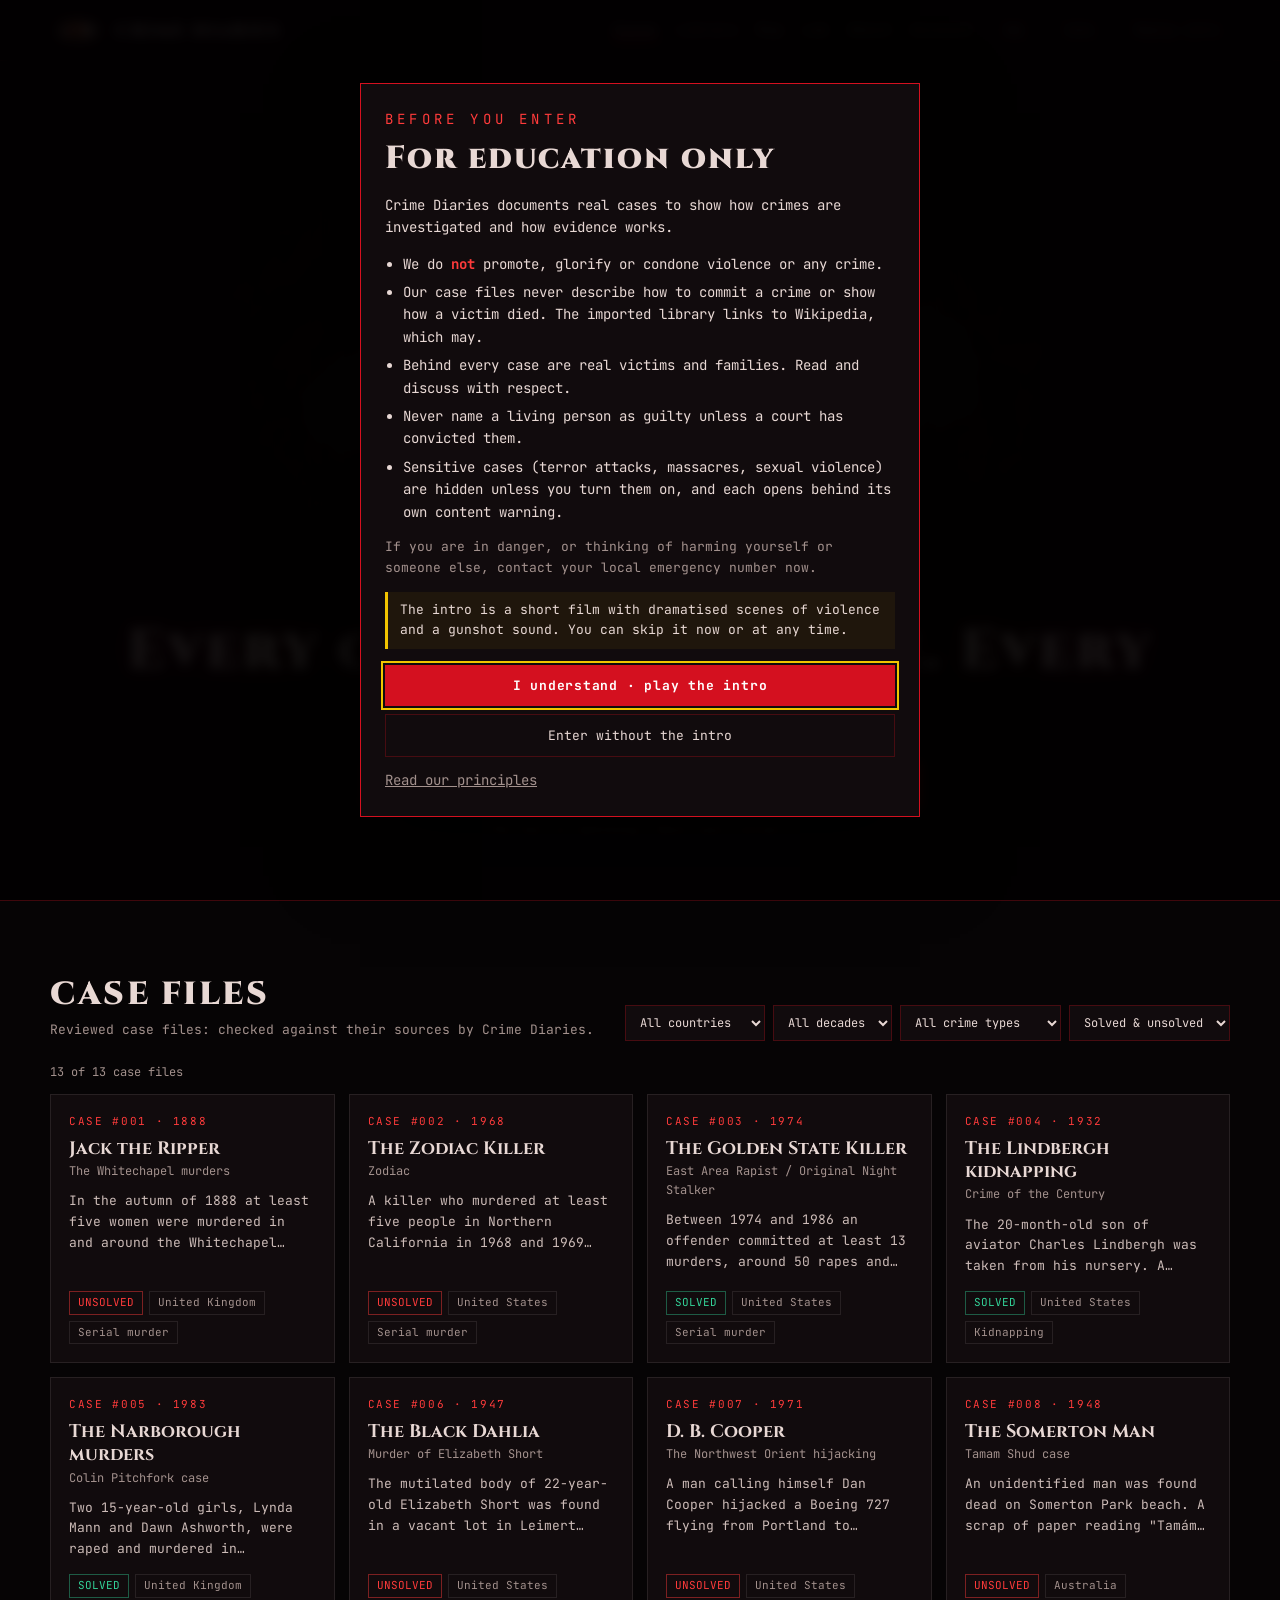
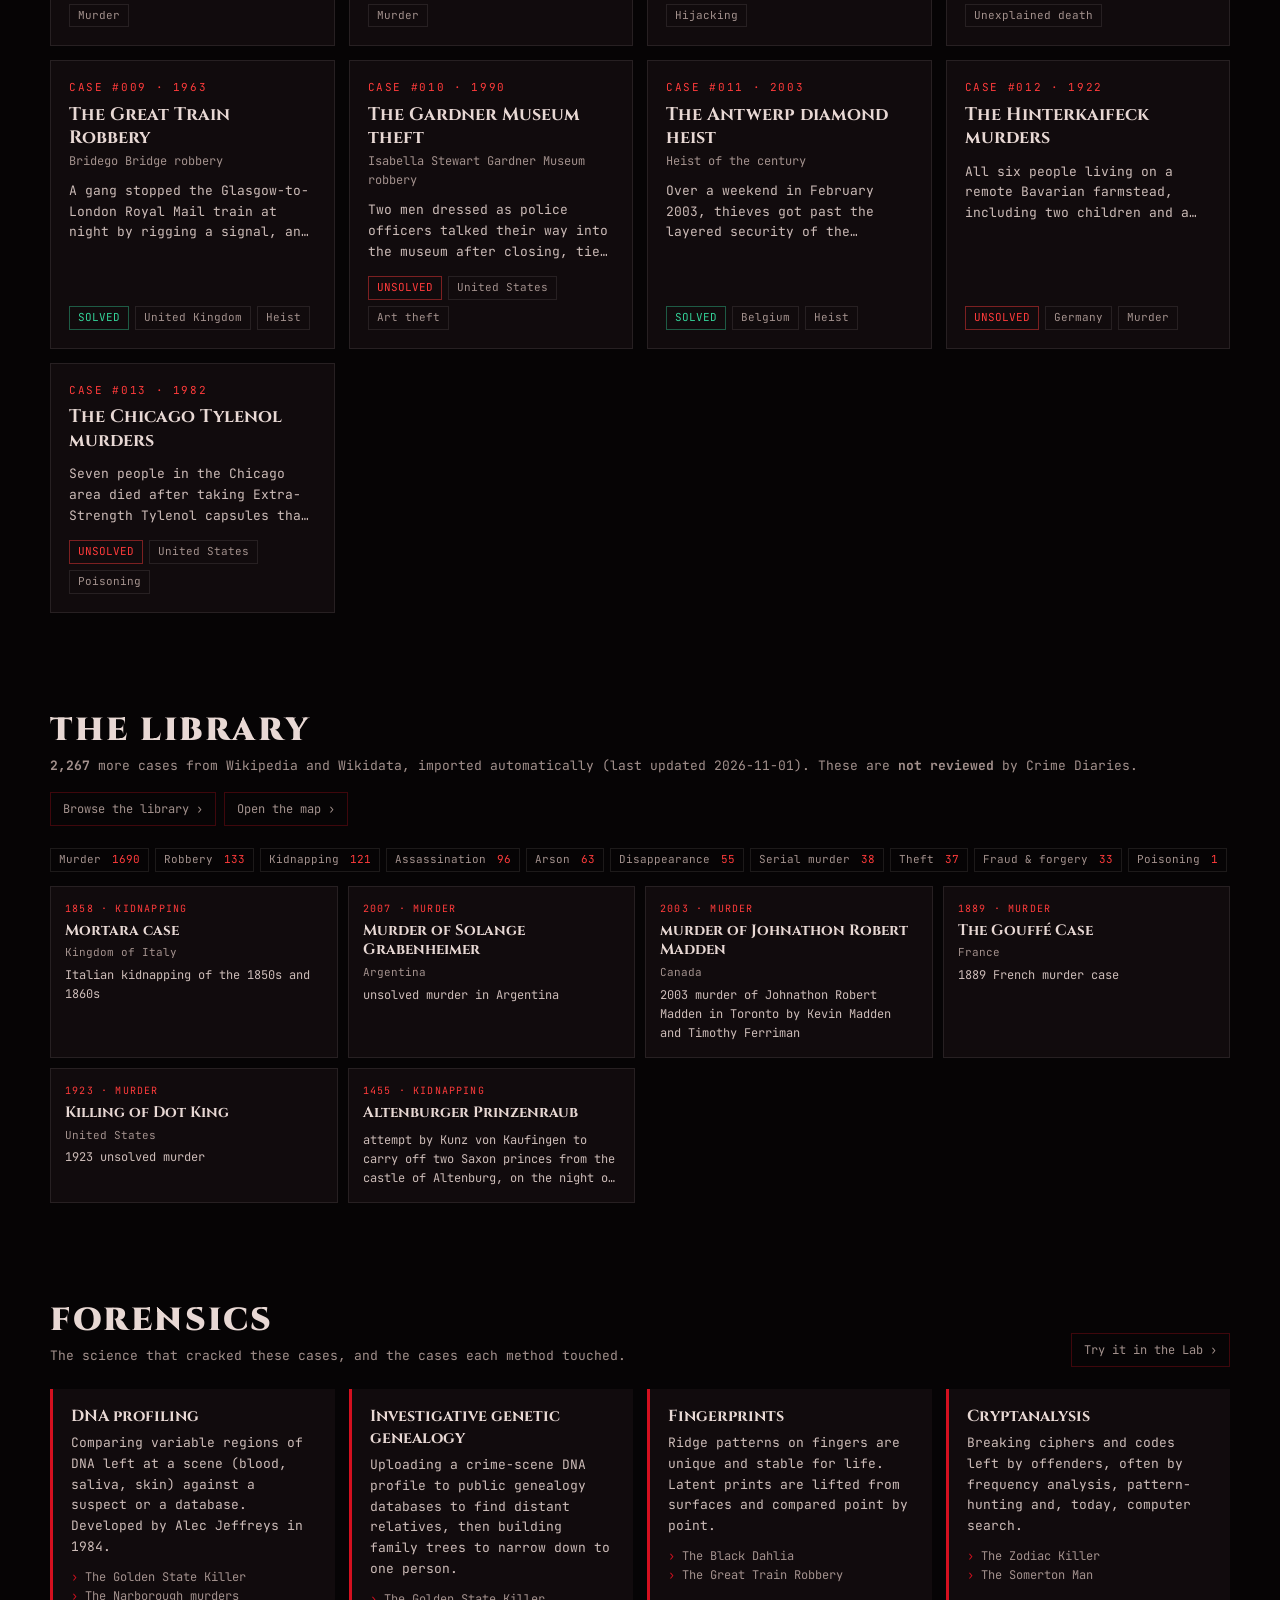
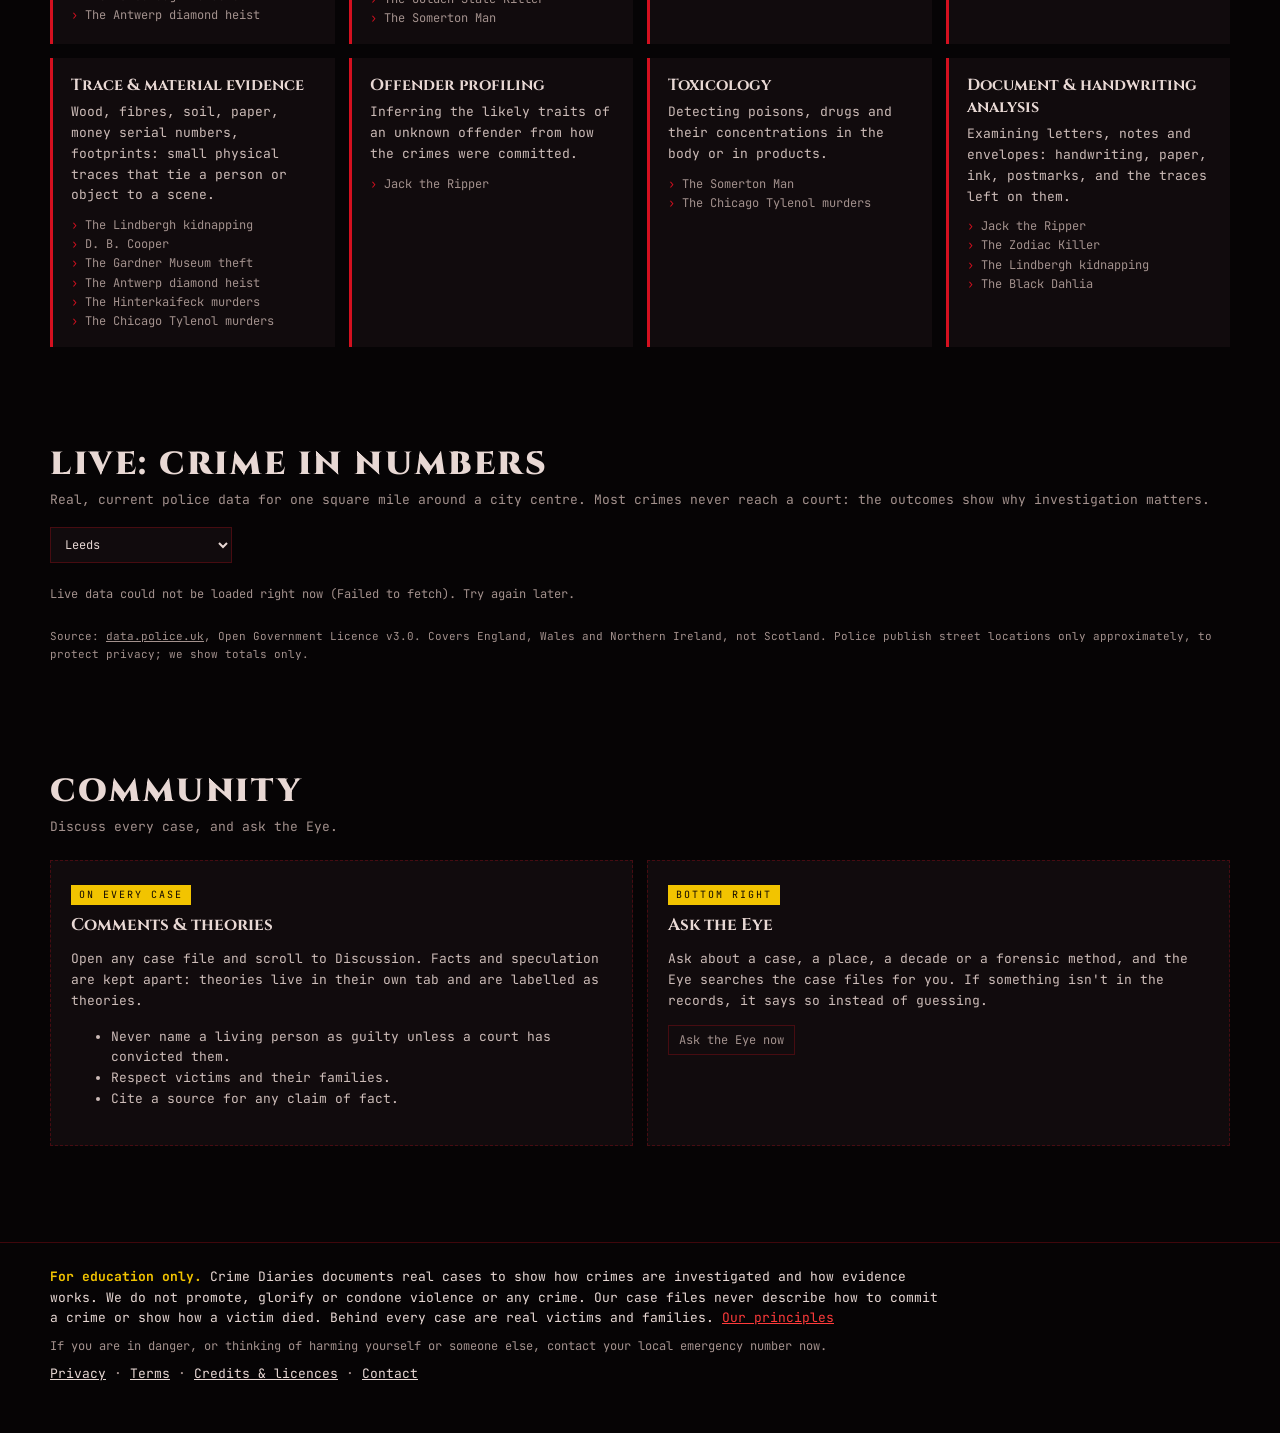
==== commit 3539cef0: "Legal pages, accounts, privacy and accessibility fixes, new README - Privacy policy, terms of use, c" ====
--- a/index.html
+++ b/index.html
@@ -5,7 +5,7 @@
 <meta name="viewport" content="width=device-width, initial-scale=1, viewport-fit=cover">
 <title>Crime Diaries</title>
 <meta name="description" content="The open encyclopedia of crime and forensics: famous cases from around the world.">
-<link href="https://fonts.googleapis.com/css2?family=Permanent+Marker&family=Cinzel:wght@700;900&family=JetBrains+Mono:wght@400;700&display=swap" rel="stylesheet">
+<link href="css/fonts.css" rel="stylesheet">
 <link rel="stylesheet" href="css/site.css">
 </head>
 <body>
@@ -44,7 +44,7 @@
 </div></section>
 
 <section class="block" id="library"><div class="wrap">
-  <div class="sec-head"><div><h2>THE LIBRARY</h2><p id="lib-line">More cases from Wikipedia and Wikidata, imported automatically and refreshed every night.</p></div>
+  <div class="sec-head"><div><h2>THE LIBRARY</h2><p id="lib-line">More cases from Wikipedia and Wikidata, imported automatically from open data.</p></div>
     <div class="filters"><a class="ghost btn" href="library.html">Browse the library ›</a><a class="ghost btn" href="map.html">Open the map ›</a></div></div>
   <div class="lib-types" id="lib-types"></div>
   <div class="lib-grid" id="lib-pick"></div>
@@ -82,7 +82,9 @@
 <script src="data/cases.js"></script>
 <script src="data/library.js"></script>
 <script src="js/eye.js"></script>
+<script src="js/config.js"></script>
 <script src="js/chrome.js"></script>
+<script src="js/auth.js"></script>
 <script src="js/translate.js"></script>
 <script src="js/intro.js"></script>
 <script src="js/site.js"></script>
--- a/css/fonts.css
+++ b/css/fonts.css
@@ -0,0 +1,154 @@
+/* Self-hosted so no visitor data goes to Google. Cinzel and JetBrains Mono: SIL Open Font License 1.1; Permanent Marker: Apache License 2.0. Licences in fonts/. */
+/* latin-ext */
+@font-face {
+  font-family: 'Cinzel';
+  font-style: normal;
+  font-weight: 700;
+  font-display: swap;
+  src: url(../fonts/cinzel-Vu7gt7GT7LEc.woff2) format('woff2');
+  unicode-range: U+0100-02BA, U+02BD-02C5, U+02C7-02CC, U+02CE-02D7, U+02DD-02FF, U+0304, U+0308, U+0329, U+1D00-1DBF, U+1E00-1E9F, U+1EF2-1EFF, U+2020, U+20A0-20AB, U+20AD-20C4, U+2113, U+2C60-2C7F, U+A720-A7FF;
+}
+/* latin */
+@font-face {
+  font-family: 'Cinzel';
+  font-style: normal;
+  font-weight: 700;
+  font-display: swap;
+  src: url(../fonts/cinzel-3mVu7gt79mT7.woff2) format('woff2');
+  unicode-range: U+0000-00FF, U+0131, U+0152-0153, U+02BB-02BC, U+02C6, U+02DA, U+02DC, U+0304, U+0308, U+0329, U+2000-206F, U+20AC, U+2122, U+2191, U+2193, U+2212, U+2215, U+FEFF, U+FFFD;
+}
+/* latin-ext */
+@font-face {
+  font-family: 'Cinzel';
+  font-style: normal;
+  font-weight: 900;
+  font-display: swap;
+  src: url(../fonts/cinzel-Vu7gt7GT7LEc.woff2) format('woff2');
+  unicode-range: U+0100-02BA, U+02BD-02C5, U+02C7-02CC, U+02CE-02D7, U+02DD-02FF, U+0304, U+0308, U+0329, U+1D00-1DBF, U+1E00-1E9F, U+1EF2-1EFF, U+2020, U+20A0-20AB, U+20AD-20C4, U+2113, U+2C60-2C7F, U+A720-A7FF;
+}
+/* latin */
+@font-face {
+  font-family: 'Cinzel';
+  font-style: normal;
+  font-weight: 900;
+  font-display: swap;
+  src: url(../fonts/cinzel-3mVu7gt79mT7.woff2) format('woff2');
+  unicode-range: U+0000-00FF, U+0131, U+0152-0153, U+02BB-02BC, U+02C6, U+02DA, U+02DC, U+0304, U+0308, U+0329, U+2000-206F, U+20AC, U+2122, U+2191, U+2193, U+2212, U+2215, U+FEFF, U+FFFD;
+}
+/* cyrillic-ext */
+@font-face {
+  font-family: 'JetBrains Mono';
+  font-style: normal;
+  font-weight: 400;
+  font-display: swap;
+  src: url(../fonts/jetbrainsmono-YRbKPx3cwhsk.woff2) format('woff2');
+  unicode-range: U+0460-052F, U+1C80-1C8A, U+20B4, U+2DE0-2DFF, U+A640-A69F, U+FE2E-FE2F;
+}
+/* cyrillic */
+@font-face {
+  font-family: 'JetBrains Mono';
+  font-style: normal;
+  font-weight: 400;
+  font-display: swap;
+  src: url(../fonts/jetbrainsmono-YRbKPxTcwhsk.woff2) format('woff2');
+  unicode-range: U+0301, U+0400-045F, U+0490-0491, U+04B0-04B1, U+2116;
+}
+/* greek */
+@font-face {
+  font-family: 'JetBrains Mono';
+  font-style: normal;
+  font-weight: 400;
+  font-display: swap;
+  src: url(../fonts/jetbrainsmono-YRbKPxPcwhsk.woff2) format('woff2');
+  unicode-range: U+0370-0377, U+037A-037F, U+0384-038A, U+038C, U+038E-03A1, U+03A3-03FF;
+}
+/* vietnamese */
+@font-face {
+  font-family: 'JetBrains Mono';
+  font-style: normal;
+  font-weight: 400;
+  font-display: swap;
+  src: url(../fonts/jetbrainsmono-BYRbKPxcwhsk.woff2) format('woff2');
+  unicode-range: U+0102-0103, U+0110-0111, U+0128-0129, U+0168-0169, U+01A0-01A1, U+01AF-01B0, U+0300-0301, U+0303-0304, U+0308-0309, U+0323, U+0329, U+1EA0-1EF9, U+20AB;
+}
+/* latin-ext */
+@font-face {
+  font-family: 'JetBrains Mono';
+  font-style: normal;
+  font-weight: 400;
+  font-display: swap;
+  src: url(../fonts/jetbrainsmono-YRbKPx7cwhsk.woff2) format('woff2');
+  unicode-range: U+0100-02BA, U+02BD-02C5, U+02C7-02CC, U+02CE-02D7, U+02DD-02FF, U+0304, U+0308, U+0329, U+1D00-1DBF, U+1E00-1E9F, U+1EF2-1EFF, U+2020, U+20A0-20AB, U+20AD-20C4, U+2113, U+2C60-2C7F, U+A720-A7FF;
+}
+/* latin */
+@font-face {
+  font-family: 'JetBrains Mono';
+  font-style: normal;
+  font-weight: 400;
+  font-display: swap;
+  src: url(../fonts/jetbrainsmono-7BYRbKPxDcwg.woff2) format('woff2');
+  unicode-range: U+0000-00FF, U+0131, U+0152-0153, U+02BB-02BC, U+02C6, U+02DA, U+02DC, U+0304, U+0308, U+0329, U+2000-206F, U+20AC, U+2122, U+2191, U+2193, U+2212, U+2215, U+FEFF, U+FFFD;
+}
+/* cyrillic-ext */
+@font-face {
+  font-family: 'JetBrains Mono';
+  font-style: normal;
+  font-weight: 700;
+  font-display: swap;
+  src: url(../fonts/jetbrainsmono-YRbKPx3cwhsk.woff2) format('woff2');
+  unicode-range: U+0460-052F, U+1C80-1C8A, U+20B4, U+2DE0-2DFF, U+A640-A69F, U+FE2E-FE2F;
+}
+/* cyrillic */
+@font-face {
+  font-family: 'JetBrains Mono';
+  font-style: normal;
+  font-weight: 700;
+  font-display: swap;
+  src: url(../fonts/jetbrainsmono-YRbKPxTcwhsk.woff2) format('woff2');
+  unicode-range: U+0301, U+0400-045F, U+0490-0491, U+04B0-04B1, U+2116;
+}
+/* greek */
+@font-face {
+  font-family: 'JetBrains Mono';
+  font-style: normal;
+  font-weight: 700;
+  font-display: swap;
+  src: url(../fonts/jetbrainsmono-YRbKPxPcwhsk.woff2) format('woff2');
+  unicode-range: U+0370-0377, U+037A-037F, U+0384-038A, U+038C, U+038E-03A1, U+03A3-03FF;
+}
+/* vietnamese */
+@font-face {
+  font-family: 'JetBrains Mono';
+  font-style: normal;
+  font-weight: 700;
+  font-display: swap;
+  src: url(../fonts/jetbrainsmono-BYRbKPxcwhsk.woff2) format('woff2');
+  unicode-range: U+0102-0103, U+0110-0111, U+0128-0129, U+0168-0169, U+01A0-01A1, U+01AF-01B0, U+0300-0301, U+0303-0304, U+0308-0309, U+0323, U+0329, U+1EA0-1EF9, U+20AB;
+}
+/* latin-ext */
+@font-face {
+  font-family: 'JetBrains Mono';
+  font-style: normal;
+  font-weight: 700;
+  font-display: swap;
+  src: url(../fonts/jetbrainsmono-YRbKPx7cwhsk.woff2) format('woff2');
+  unicode-range: U+0100-02BA, U+02BD-02C5, U+02C7-02CC, U+02CE-02D7, U+02DD-02FF, U+0304, U+0308, U+0329, U+1D00-1DBF, U+1E00-1E9F, U+1EF2-1EFF, U+2020, U+20A0-20AB, U+20AD-20C4, U+2113, U+2C60-2C7F, U+A720-A7FF;
+}
+/* latin */
+@font-face {
+  font-family: 'JetBrains Mono';
+  font-style: normal;
+  font-weight: 700;
+  font-display: swap;
+  src: url(../fonts/jetbrainsmono-7BYRbKPxDcwg.woff2) format('woff2');
+  unicode-range: U+0000-00FF, U+0131, U+0152-0153, U+02BB-02BC, U+02C6, U+02DA, U+02DC, U+0304, U+0308, U+0329, U+2000-206F, U+20AC, U+2122, U+2191, U+2193, U+2212, U+2215, U+FEFF, U+FFFD;
+}
+/* latin */
+@font-face {
+  font-family: 'Permanent Marker';
+  font-style: normal;
+  font-weight: 400;
+  font-display: swap;
+  src: url(../fonts/permanentmarker-mMp004La2Cfw.woff2) format('woff2');
+  unicode-range: U+0000-00FF, U+0131, U+0152-0153, U+02BB-02BC, U+02C6, U+02DA, U+02DC, U+0304, U+0308, U+0329, U+2000-206F, U+20AC, U+2122, U+2191, U+2193, U+2212, U+2215, U+FEFF, U+FFFD;
+}
--- a/css/site.css
+++ b/css/site.css
@@ -39,7 +39,7 @@
 .kicker{margin:0;color:var(--red2);font-size:12px;letter-spacing:.3em;text-transform:uppercase}
 .hero h1{margin:8px 0 18px;font:900 clamp(26px,5vw,56px)/1.1 var(--serif);letter-spacing:.06em;text-shadow:0 0 30px rgba(212,16,31,.5)}
 .search{display:flex;max-width:560px;margin:0 auto;border:1px solid var(--red);background:rgba(10,4,6,.8)}
-.search input{flex:1;min-width:0;background:none;border:0;color:var(--ink);font:15px var(--mono);padding:12px 14px;outline:0}
+.search input{flex:1;min-width:0;background:none;border:0;color:var(--ink);font:15px var(--mono);padding:12px 14px}
 .search button{background:var(--red);border:0;color:#fff;font:700 13px var(--mono);letter-spacing:.1em;padding:0 18px;cursor:pointer}
 .eye-line{margin:12px 0 0;min-height:1.6em;color:var(--muted);font-size:13px}
 .eye-line b{color:var(--red2);font-weight:400}
@@ -55,7 +55,7 @@
 
 .grid{display:grid;grid-template-columns:repeat(auto-fill,minmax(260px,1fr));gap:14px}
 .card{position:relative;display:flex;flex-direction:column;background:var(--panel);border:1px solid var(--line2);padding:18px;text-decoration:none;color:var(--ink);transition:border-color .2s,transform .2s}
-.card:hover,.card:focus-visible{border-color:var(--red);transform:translateY(-2px);outline:0}
+.card:hover,.card:focus-visible{border-color:var(--red);transform:translateY(-2px)}
 .card .no{color:var(--red2);font-size:11px;letter-spacing:.15em}
 .card h3{margin:6px 0 2px;font:700 18px/1.3 var(--serif)}
 .card .aka{color:var(--muted);font-size:12px;margin:0}
@@ -118,7 +118,7 @@
 .d-intro{font-size:13px;color:var(--muted);margin:0 0 12px}
 .d-form{display:grid;gap:8px}
 .d-form input,.d-form textarea{width:100%;background:var(--panel);border:1px solid var(--line2);color:var(--ink);font:14px var(--mono);padding:10px 12px;resize:vertical}
-.d-form input:focus,.d-form textarea:focus{outline:0;border-color:var(--red)}
+.d-form input:focus,.d-form textarea:focus{border-color:var(--red)}
 .d-ok{font-size:12px;color:var(--tape);display:flex;gap:8px;align-items:flex-start}
 .d-ok[hidden]{display:none}
 .d-ok input{width:auto;flex:none;margin:3px 0 0;accent-color:var(--tape)}
@@ -166,7 +166,7 @@
 .ask-sug button{flex:none;background:none;border:1px solid var(--line);color:var(--muted);font:11px var(--mono);padding:4px 10px;cursor:pointer}
 .ask-sug button:hover{color:var(--ink);border-color:var(--red)}
 .ask-form{display:flex;border-top:1px solid var(--line)}
-.ask-form input{flex:1;min-width:0;background:none;border:0;color:var(--ink);font:14px var(--mono);padding:12px 14px;outline:0}
+.ask-form input{flex:1;min-width:0;background:none;border:0;color:var(--ink);font:14px var(--mono);padding:12px 14px}
 .ask-form button{background:var(--red);border:0;color:#fff;font:700 12px var(--mono);padding:0 16px;cursor:pointer}
 body.intro-on .ask{display:none}
 
@@ -474,3 +474,30 @@
 .notice.sens b{color:var(--red2)}
 #pc-people ul,#pc-outcome ul{padding-left:20px}
 #pc-outcome li{margin-bottom:10px}
+
+/* ---------- account and legal pages ---------- */
+.legal-links{font-size:13px}
+.legal-links a{color:var(--ink)}
+.acct-grid{display:grid;grid-template-columns:repeat(auto-fit,minmax(min(100%,340px),1fr));gap:0 34px}
+.acct form{display:flex;flex-direction:column;gap:12px;max-width:440px}
+.acct form label:not(.chk){display:flex;flex-direction:column;gap:5px;font-size:13px;color:var(--muted)}
+.acct input[type=email],.acct input[type=password]{background:var(--panel);border:1px solid var(--line);color:var(--ink);font:14px var(--mono);padding:10px 12px}
+.acct input[type=email]:focus,.acct input[type=password]:focus{border-color:var(--red)}
+.acct .ng-go,.acct form .ghost{flex:none;align-self:flex-start}
+.acct .ng-go:disabled{opacity:.45;cursor:not-allowed}
+.chk{display:flex;gap:10px;align-items:flex-start;font-size:13px;line-height:1.5}
+.chk input{accent-color:var(--red);margin-top:3px;flex:none;width:18px;height:18px}
+.ghost.danger{border-color:var(--red2);color:var(--red2)}
+.ghost.oauth{padding:10px 14px;margin:0 6px 8px 0;color:var(--ink)}
+.or{color:var(--muted);font-size:12px;letter-spacing:.2em;text-transform:uppercase}
+.acct-dl{display:grid;grid-template-columns:max-content 1fr;gap:6px 18px;margin:0 0 12px}
+.acct-dl dt{color:var(--muted)}.acct-dl dd{margin:0}
+.legal h2{margin-top:30px;font:700 20px var(--serif);letter-spacing:.06em}
+.legal h3{margin:20px 0 6px;font-size:15px}
+.legal table{border-collapse:collapse;width:100%;font-size:13px;margin:10px 0}
+.legal th,.legal td{border:1px solid var(--line2);padding:8px 10px;text-align:left;vertical-align:top}
+.legal th{color:var(--muted);font-weight:400}
+.legal .tw{overflow-x:auto}
+.legal .updated{color:var(--muted);font-size:13px}
+/* text fields: the yellow ring sits just inside, so it shows even where the box has no room around it */
+.search input:focus-visible,.ask-form input:focus-visible{outline-offset:-3px}
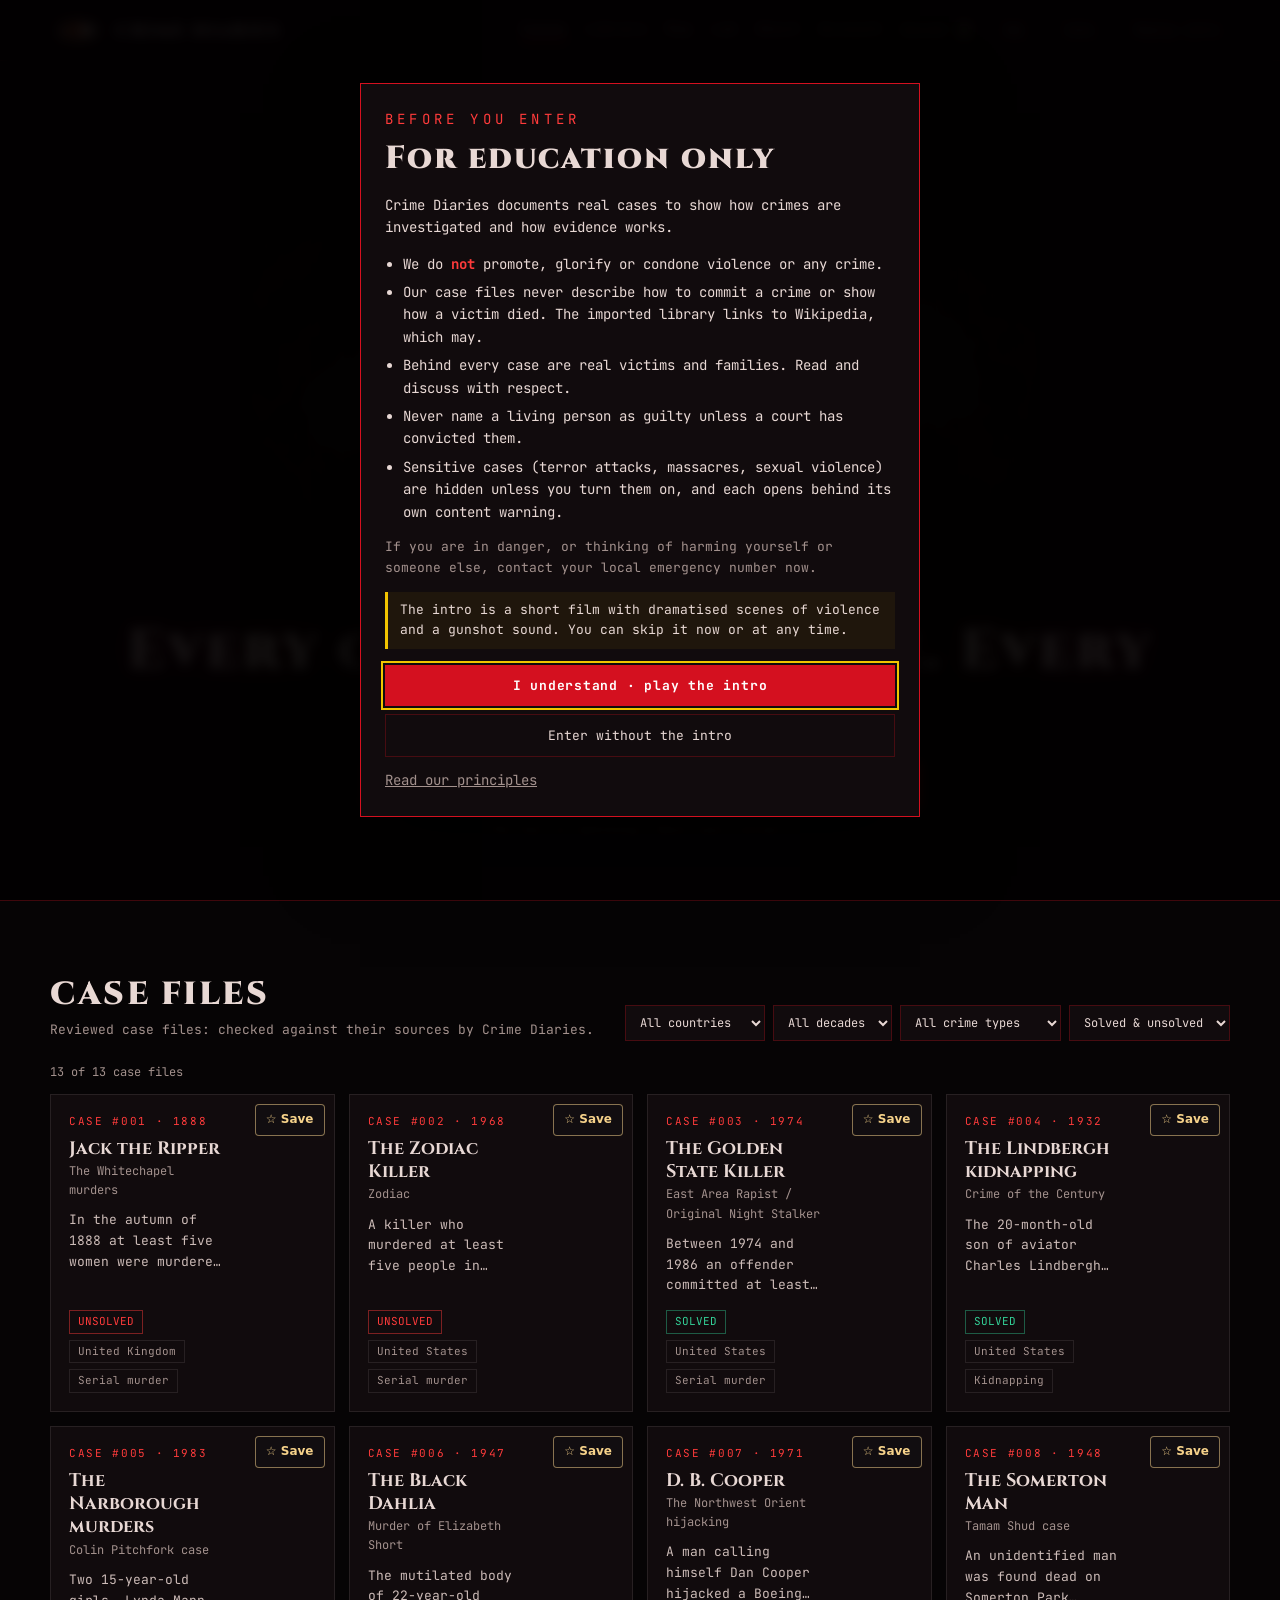
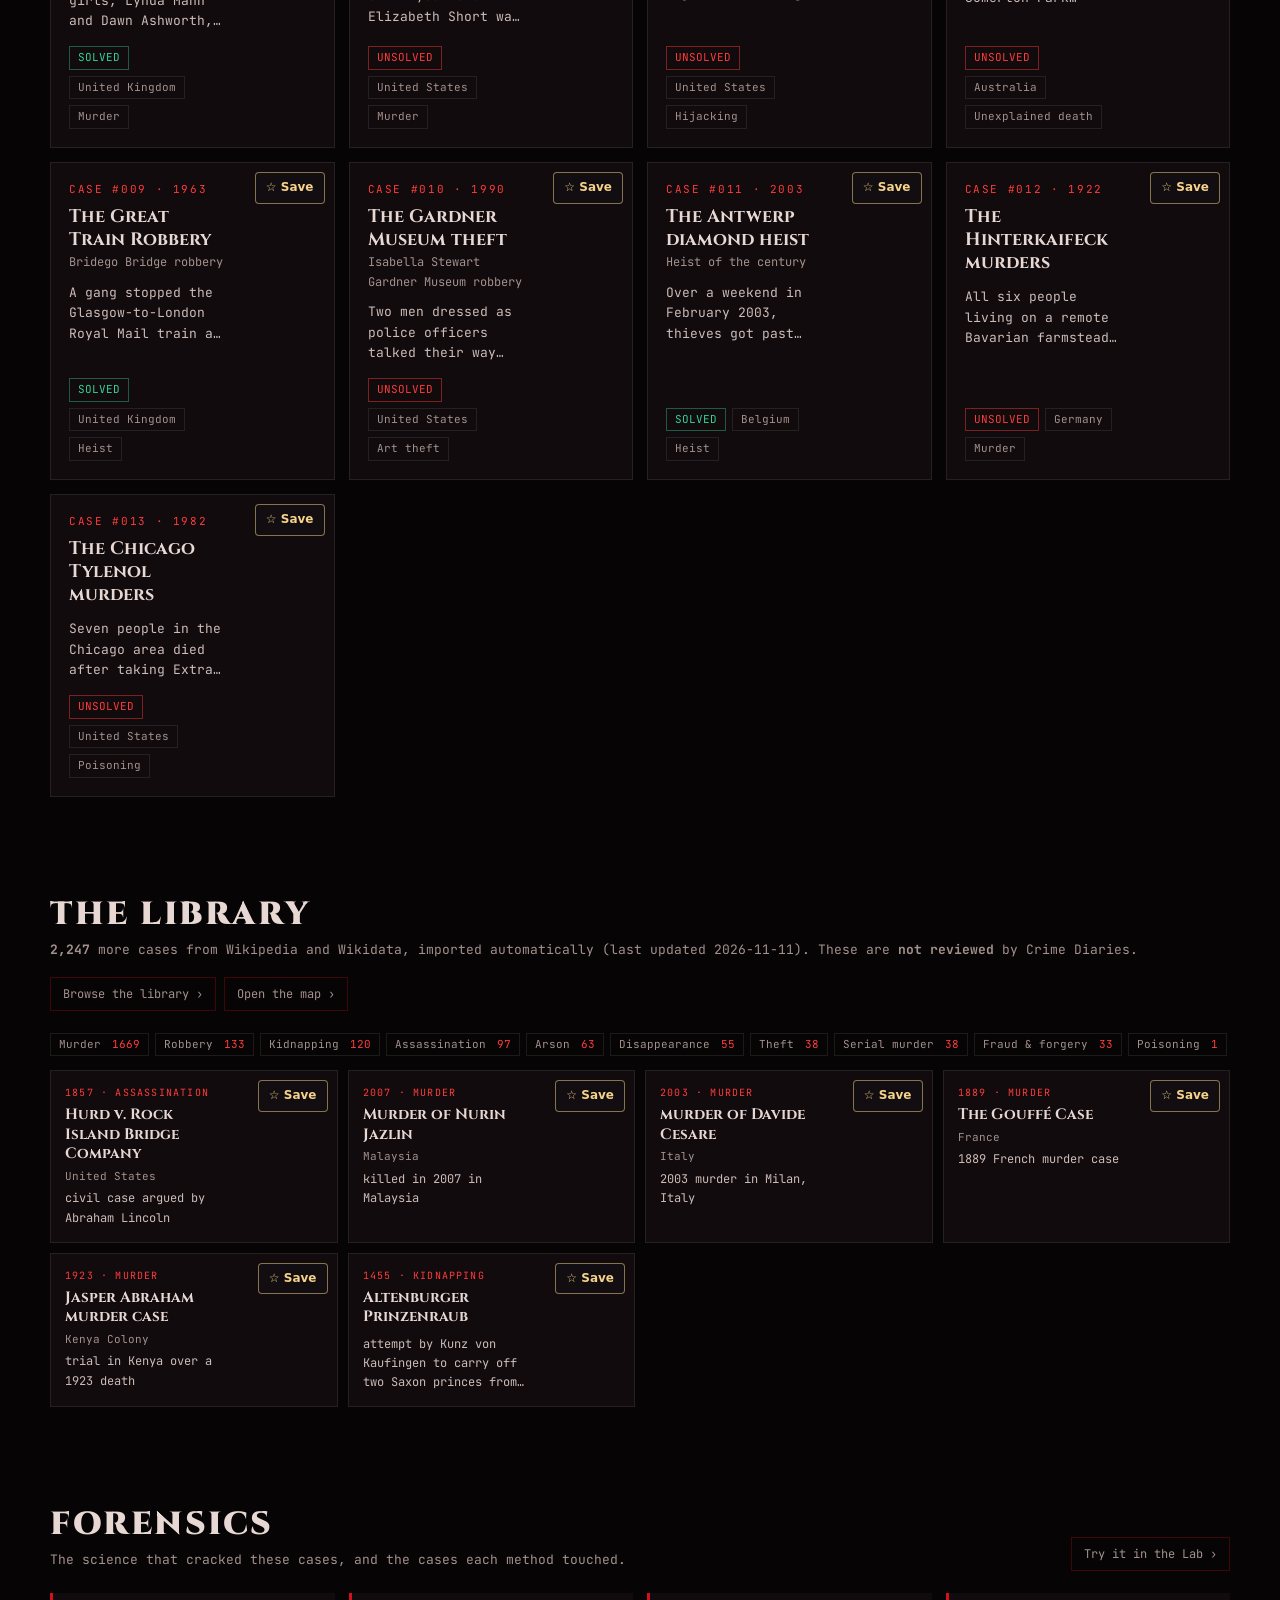
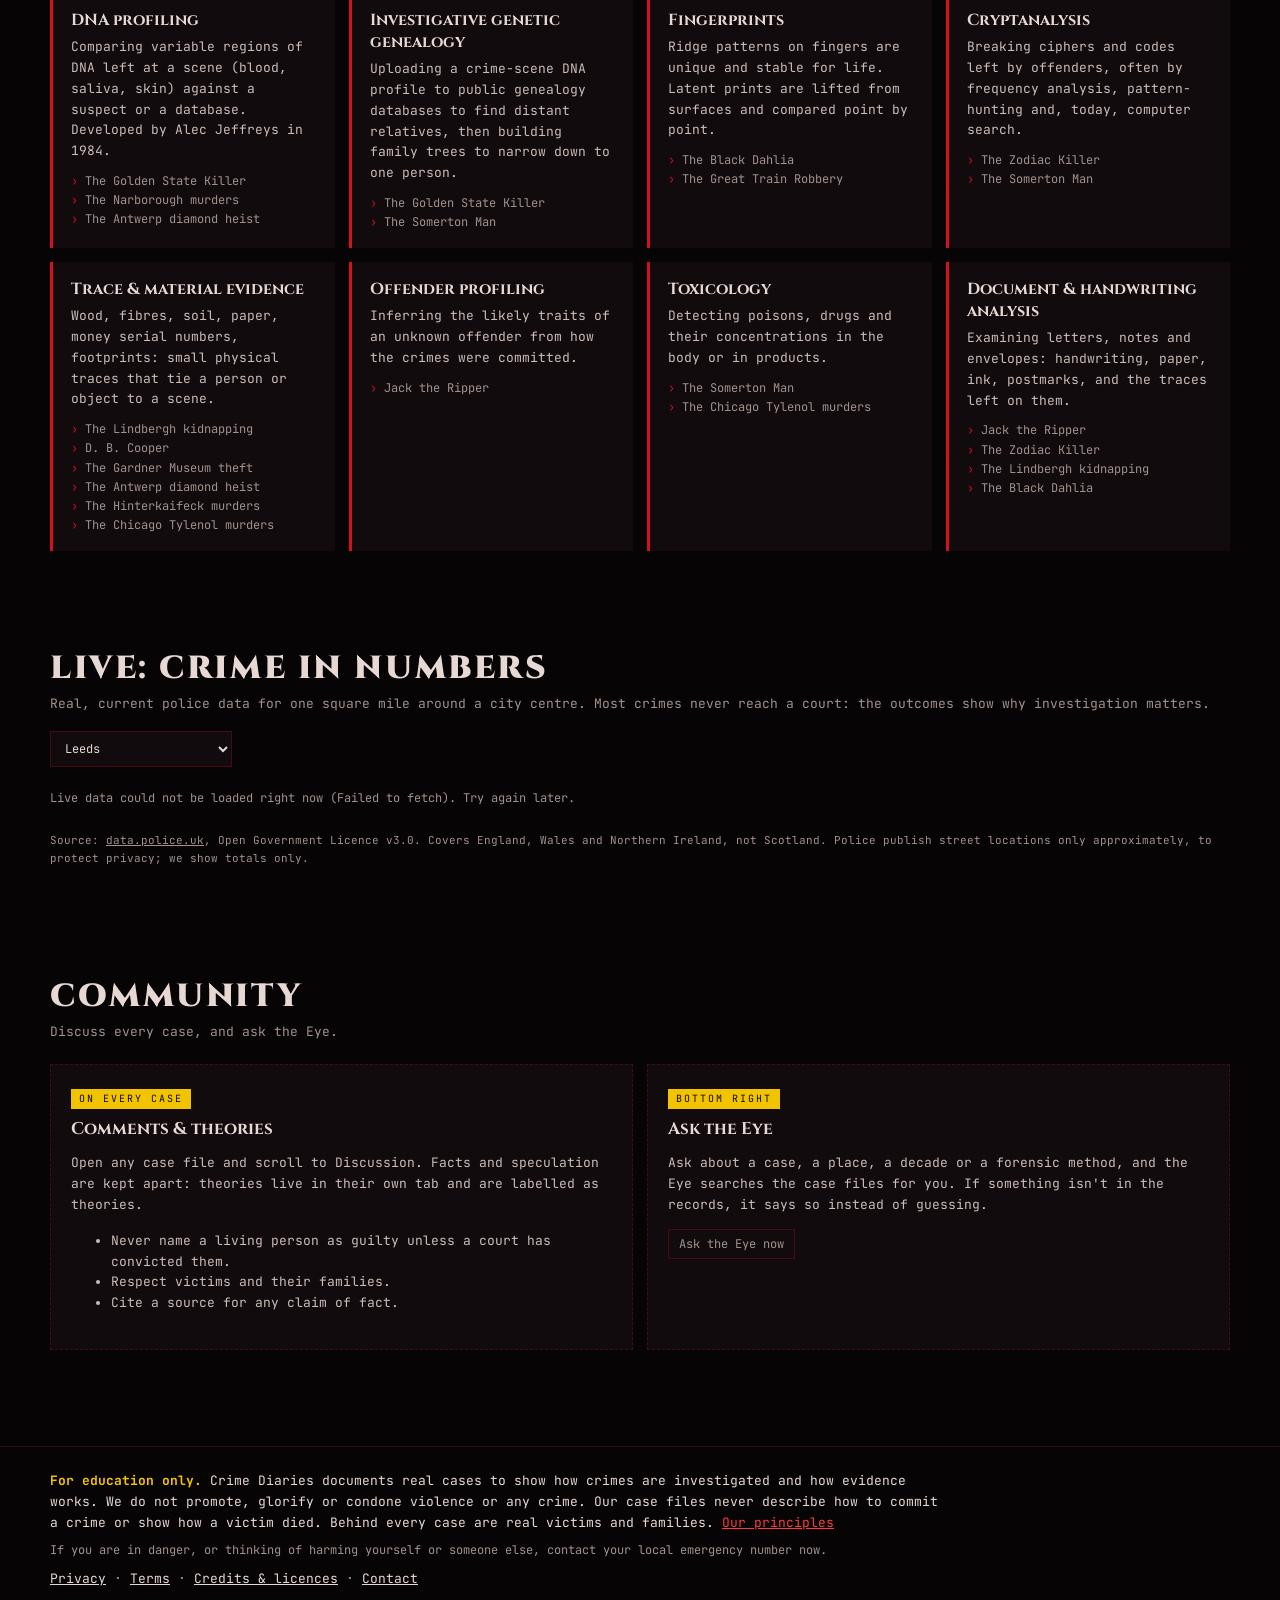
==== commit 545a42e1: "Add favorites and saved cases feature" ====
--- a/index.html
+++ b/index.html
@@ -90,5 +90,6 @@
 <script src="js/site.js"></script>
 <script src="js/ask.js"></script>
 <script src="js/live.js"></script>
+<script src="js/favorites.js"></script>
 </body>
 </html>
--- a/css/site.css
+++ b/css/site.css
@@ -501,3 +501,18 @@
 .legal .updated{color:var(--muted);font-size:13px}
 /* text fields: the yellow ring sits just inside, so it shows even where the box has no room around it */
 .search input:focus-visible,.ask-form input:focus-visible{outline-offset:-3px}
+
+
+/* Saved cases — uses the existing case-card color system. */
+.save-card-wrap{position:relative;min-width:0;display:flex;flex-direction:column}
+.save-card-wrap > a.card,.save-card-wrap > a.lcard{flex:1;padding-right:108px}
+.save-toggle{background:rgba(18,14,17,.94);color:#f6d28a;border:1px solid rgba(246,210,138,.52);border-radius:4px;padding:7px 10px;cursor:pointer;font:700 12px/1.3 system-ui,sans-serif;white-space:nowrap}
+.save-toggle:hover,.save-toggle:focus-visible{border-color:#f6d28a;background:#342322}
+.save-toggle[aria-pressed="true"]{background:#3a2d15;color:#ffda7a}
+.save-card-wrap>.save-toggle{position:absolute;right:10px;top:10px;z-index:2}
+.case-save-actions{display:flex;align-items:center;flex-wrap:wrap;gap:12px;margin:12px 0 18px}
+.saved-link{color:#f6d28a;text-decoration:none;padding:6px}
+.saved-count{display:inline-block;min-width:16px;text-align:center;border-radius:20px;background:rgba(246,210,138,.14);padding:1px 5px}
+#saved-grid{display:grid;grid-template-columns:repeat(auto-fill,minmax(min(100%,290px),1fr));gap:14px;margin:22px 0 50px}
+#saved-grid .save-card-wrap>a{min-height:110px}
+@media(max-width:420px){.save-card-wrap > a.card,.save-card-wrap > a.lcard{padding-right:80px}.save-card-wrap>.save-toggle{right:6px;top:7px;padding:5px 6px;font-size:11px}}
